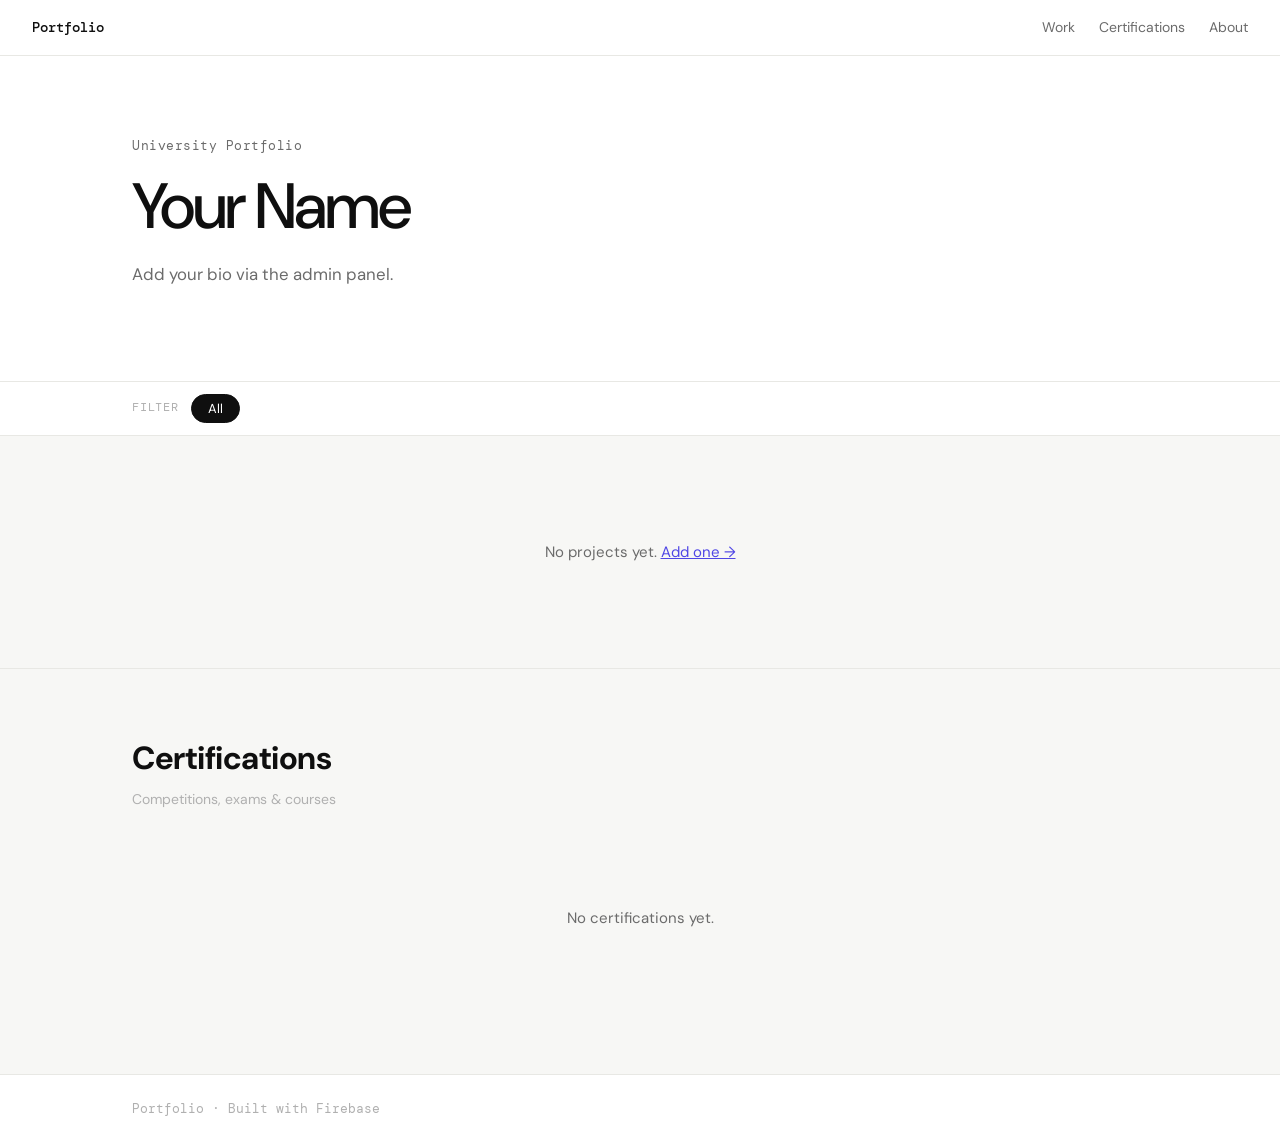
==== index.html @ e3ecba10 "Add config guard + certifications section" ====
<!DOCTYPE html>
<html lang="en">

<head>
    <meta charset="UTF-8" />
    <meta name="viewport" content="width=device-width, initial-scale=1.0" />
    <title>My Portfolio</title>
    <link rel="stylesheet" href="style.css" />
    <link rel="preconnect" href="https://fonts.googleapis.com" />
    <link href="https://fonts.googleapis.com/css2?family=DM+Sans:wght@400;500&family=DM+Mono:wght@400;500&display=swap"
        rel="stylesheet" />
</head>

<body>

    <nav class="nav">
        <span class="nav-logo" id="navName">Portfolio</span>
        <div class="nav-links">
            <a href="#work">Work</a>
            <a href="#certifications">Certifications</a>
            <a href="#about">About</a>
        </div>
    </nav>

    <header class="hero" id="about">
        <div class="hero-year-track" id="heroYearTrack"></div>
        <div class="container hero-content">
            <p class="hero-eyebrow" id="heroEyebrow">University Portfolio</p>
            <h1 class="hero-name" id="heroName">Your Name</h1>
            <p class="hero-bio" id="heroBio">Add your bio via the admin panel.</p>
            <div class="hero-links" id="heroLinks"></div>
        </div>
    </header>

    <section class="filter-bar" id="work">
        <div class="container filter-inner">
            <span class="filter-label">Filter</span>
            <div class="filter-chips" id="filterChips">
                <button class="chip active" data-filter="all">All</button>
            </div>
        </div>
    </section>

    <main class="container project-section">
        <div class="project-grid" id="projectGrid">
            <div class="empty-state">
                <p>No projects yet. <a href="admin.html">Add one →</a></p>
            </div>
        </div>
    </main>

    <!-- Certifications section -->
    <section class="certs-section" id="certifications">
        <div class="container">
            <div class="section-heading">
                <h2>Certifications</h2>
                <p class="section-sub">Competitions, exams &amp; courses</p>
            </div>
            <div class="cert-grid" id="certGrid">
                <div class="empty-state"><p>No certifications yet.</p></div>
            </div>
        </div>
    </section>

    <!-- Cert detail modal -->
    <div class="modal-backdrop" id="certModalBackdrop">
        <div class="modal cert-detail-modal" role="dialog" aria-modal="true">
            <button class="modal-close" id="certModalClose" aria-label="Close">&#x2715;</button>
            <div class="modal-img-wrap" id="certModalImgWrap">
                <img id="certModalImg" src="" alt="" />
            </div>
            <div class="modal-body">
                <div class="modal-meta" id="certModalMeta"></div>
                <h2 class="modal-title" id="certModalTitle"></h2>
                <p class="cert-modal-issuer" id="certModalIssuer"></p>
                <p class="modal-desc" id="certModalDesc"></p>
                <div class="modal-actions" id="certModalActions"></div>
            </div>
        </div>
    </div>

    <div class="modal-backdrop" id="modalBackdrop">
        <div class="modal" role="dialog" aria-modal="true">
            <button class="modal-close" id="modalClose" aria-label="Close">&#x2715;</button>
            <div class="modal-img-wrap">
                <img id="modalImg" src="" alt="" />
            </div>
            <div class="modal-body">
                <div class="modal-meta" id="modalMeta"></div>
                <h2 class="modal-title" id="modalTitle"></h2>
                <p class="modal-desc" id="modalDesc"></p>
                <div class="modal-files" id="modalFiles"></div>
                <div class="modal-actions" id="modalActions"></div>
            </div>
        </div>
    </div>

    <footer class="footer">
        <div class="container">
            <span id="footerName">Portfolio</span> · Built with Firebase
        </div>
    </footer>

    <script src="config.js"></script>
    <script type="module">
        import { initializeApp } from "https://www.gstatic.com/firebasejs/10.12.0/firebase-app.js";
        import { getFirestore, collection, getDocs, doc, getDoc } from "https://www.gstatic.com/firebasejs/10.12.0/firebase-firestore.js";

        // ─── Guard: check config.js loaded ───────────────────────────────────────
        if (!window.ENV) {
            document.getElementById("projectGrid").innerHTML =
                `<div class="empty-state"><p>⚙️ Configuration not loaded.<br>
                <small style="color:#999">config.js is missing — GitHub Actions may not have run yet.<br>
                Check the Actions tab in your GitHub repo.</small></p></div>`;
            document.getElementById("certGrid").innerHTML = "";
            throw new Error("window.ENV not defined — config.js missing");
        }
        // ─────────────────────────────────────────────────────────────────────────────

        // ─── Config loaded from config.js (gitignored) via window.ENV ───────────────
        const firebaseConfig = {
            apiKey:            window.ENV.FIREBASE_API_KEY,
            authDomain:        window.ENV.FIREBASE_AUTH_DOMAIN,
            projectId:         window.ENV.FIREBASE_PROJECT_ID,
            storageBucket:     window.ENV.FIREBASE_STORAGE_BUCKET,
            messagingSenderId: window.ENV.FIREBASE_MESSAGING_SENDER_ID,
            appId:             window.ENV.FIREBASE_APP_ID,
            measurementId:     window.ENV.FIREBASE_MEASUREMENT_ID,
        };
        // ─────────────────────────────────────────────────────────────────────────────

        const app = initializeApp(firebaseConfig);
        const db = getFirestore(app);
        let allProjects = [];
        let allCerts = [];

        async function loadProfile() {
            try {
                const snap = await getDoc(doc(db, "profile", "main"));
                if (snap.exists()) {
                    const p = snap.data();
                    document.getElementById("navName").textContent = p.name || "Portfolio";
                    document.getElementById("heroName").textContent = p.name || "Your Name";
                    document.getElementById("heroEyebrow").textContent = p.tagline || "University Portfolio";
                    document.getElementById("heroBio").textContent = p.bio || "";
                    document.title = (p.name || "Portfolio") + " · ePortfolio";
                    document.getElementById("footerName").textContent = p.name || "Portfolio";
                    const linksEl = document.getElementById("heroLinks");
                    linksEl.innerHTML = "";
                    if (p.github) linksEl.innerHTML += `<a href="${p.github}" target="_blank" rel="noopener" class="hero-link">GitHub ↗</a>`;
                    if (p.linkedin) linksEl.innerHTML += `<a href="${p.linkedin}" target="_blank" rel="noopener" class="hero-link">LinkedIn ↗</a>`;
                    if (p.email) linksEl.innerHTML += `<a href="mailto:${p.email}" class="hero-link">Email ↗</a>`;
                }
            } catch (e) { console.error(e); }
        }

        async function loadProjects() {
            try {
                const snap = await getDocs(collection(db, "projects"));
                allProjects = snap.docs.map(d => ({ id: d.id, ...d.data() }));
                allProjects.sort((a, b) => (b.createdAt || 0) - (a.createdAt || 0));
                buildFilters();
                renderGrid(allProjects, true);
                buildYearTrack();
            } catch (e) {
                console.error("Firestore error:", e);
                document.getElementById("projectGrid").innerHTML = `<div class="empty-state"><p>Could not load projects.<br><small style="color:#999">${e.message}</small></p></div>`;
            }
        }

        function buildFilters() {
            // Collect all distinct semesters in canonical order
            const semesterOrder = [
                "Year 1 Semester 1", "Year 1 Semester 2",
                "Year 2 Semester 1", "Year 2 Semester 2",
                "Year 3 Semester 1", "Year 3 Semester 2"
            ];
            const usedSemesters = semesterOrder.filter(s => allProjects.some(p => p.year === s));
            const cats = [...new Set(allProjects.map(p => p.category).filter(Boolean))];
            const chips = document.getElementById("filterChips");
            chips.innerHTML = `<button class="chip active" data-filter="all">All</button>`;
            usedSemesters.forEach(s => chips.innerHTML += `<button class="chip" data-filter="year:${s}">${s}</button>`);
            cats.forEach(c => chips.innerHTML += `<button class="chip" data-filter="cat:${c}">${c}</button>`);
            chips.querySelectorAll(".chip").forEach(btn => {
                btn.addEventListener("click", () => {
                    chips.querySelectorAll(".chip").forEach(b => b.classList.remove("active"));
                    btn.classList.add("active");
                    const f = btn.dataset.filter;
                    const filtered = f === "all" ? allProjects
                        : f.startsWith("year:") ? allProjects.filter(p => p.year === f.slice(5))
                            : allProjects.filter(p => p.category === f.slice(4));
                    renderGrid(filtered);
                });
            });
        }

        function buildYearTrack() {
            const semesterOrder = [
                "Year 1 Semester 1", "Year 1 Semester 2",
                "Year 2 Semester 1", "Year 2 Semester 2",
                "Year 3 Semester 1", "Year 3 Semester 2"
            ];
            const semesters = semesterOrder.filter(s => allProjects.some(p => p.year === s));
            const track = document.getElementById("heroYearTrack");
            track.innerHTML = semesters.map(s => `<span>${s}</span>`).join("");
        }

        function renderGrid(projects, isInitial = false) {
            const grid = document.getElementById("projectGrid");
            if (!projects.length) {
                if (isInitial) {
                    grid.innerHTML = `<div class="empty-state"><p>No projects yet. <a href="admin.html">Add one →</a></p></div>`;
                } else {
                    grid.innerHTML = `<div class="empty-state"><p>No projects match this filter.</p></div>`;
                }
                return;
            }
            grid.innerHTML = projects.map(p => `
        <article class="project-card" data-id="${p.id}" tabindex="0" role="button" aria-label="View ${p.title}">
          <div class="card-img">
            ${p.imageUrl ? `<img src="${p.imageUrl}" alt="${p.title}" loading="lazy" />` : `<div class="card-img-placeholder"><span>${p.category || "Project"}</span></div>`}
          </div>
          <div class="card-body">
            <div class="card-meta">
              <span class="badge badge-year">${p.year}</span>
              ${p.courseName ? `<span class="badge badge-course">${p.courseName}</span>` : ""}
              ${p.category ? `<span class="badge badge-cat">${p.category}</span>` : ""}
            </div>
            <h3>${p.title}</h3>
            <p>${p.description ? (p.description.length > 90 ? p.description.slice(0, 90) + "\u2026" : p.description) : ""}</p>
          </div>
        </article>
      `).join("");
            grid.querySelectorAll(".project-card").forEach(card => {
                const open = () => openModal(card.dataset.id);
                card.addEventListener("click", open);
                card.addEventListener("keydown", e => { if (e.key === "Enter" || e.key === " ") open(); });
            });
        }

        function openModal(id) {
            const p = allProjects.find(x => x.id === id);
            if (!p) return;
            document.getElementById("modalTitle").textContent = p.title;
            document.getElementById("modalDesc").textContent = p.description || "";
            document.getElementById("modalMeta").innerHTML = `
        <span class="badge badge-year">${p.year}</span>
        ${p.courseName ? `<span class="badge badge-course">${p.courseName}</span>` : ""}
        ${p.category ? `<span class="badge badge-cat">${p.category}</span>` : ""}
      `;
            const img = document.getElementById("modalImg");
            const imgWrap = document.querySelector(".modal-img-wrap");
            if (p.imageUrl) { img.src = p.imageUrl; img.alt = p.title; imgWrap.style.display = "block"; }
            else { imgWrap.style.display = "none"; }
            const actions = document.getElementById("modalActions");
            actions.innerHTML = "";
            if (p.github) actions.innerHTML += `<a href="${p.github}" target="_blank" rel="noopener" class="action-link">GitHub ↗</a>`;
            if (p.demo) actions.innerHTML += `<a href="${p.demo}" target="_blank" rel="noopener" class="action-link">Live demo ↗</a>`;
            // Files / Attachments
            const filesEl = document.getElementById("modalFiles");
            if (p.files && p.files.length) {
                filesEl.innerHTML = `
                    <p class="modal-files-label">Attachments</p>
                    <div class="modal-file-list">
                        ${p.files.map(f => `
                            <a href="${f.url}" target="_blank" rel="noopener" class="modal-file-item" download="${f.name}">
                                <span class="modal-file-icon">${fileIcon(f.name)}</span>
                                <span class="modal-file-info">
                                    <span class="modal-file-name">${f.name}</span>
                                    <span class="modal-file-size">${formatSize(f.size)}</span>
                                </span>
                                <span class="modal-file-open">↗</span>
                            </a>`).join("")}
                    </div>`;
            } else {
                filesEl.innerHTML = "";
            }
            document.getElementById("modalBackdrop").classList.add("open");
            document.body.style.overflow = "hidden";
        }

        function fileIcon(name) {
            const ext = (name || "").split(".").pop().toLowerCase();
            const icons = { pdf: "📄", zip: "🗜️", pptx: "📊", ppt: "📊", docx: "📝", doc: "📝", xlsx: "📊", xls: "📊", txt: "📃", py: "🐍", js: "⚡", ts: "⚡", cpp: "⚙️", java: "☕", ipynb: "📓" };
            return icons[ext] || "📎";
        }

        function formatSize(bytes) {
            if (!bytes) return "";
            if (bytes < 1024) return bytes + " B";
            if (bytes < 1024 * 1024) return (bytes / 1024).toFixed(1) + " KB";
            return (bytes / (1024 * 1024)).toFixed(1) + " MB";
        }

        document.getElementById("modalClose").addEventListener("click", closeModal);
        document.getElementById("modalBackdrop").addEventListener("click", e => { if (e.target === e.currentTarget) closeModal(); });
        document.addEventListener("keydown", e => { if (e.key === "Escape") closeModal(); });

        function closeModal() {
            document.getElementById("modalBackdrop").classList.remove("open");
            document.body.style.overflow = "";
        }

        loadProfile();
        loadProjects();
        loadCerts();

        // ─────────────────────────────────────────────────────────────────────────
        // CERTIFICATIONS
        // ─────────────────────────────────────────────────────────────────────────
        async function loadCerts() {
            try {
                const snap = await getDocs(collection(db, "certifications"));
                allCerts = snap.docs.map(d => ({ id: d.id, ...d.data() }));
                allCerts.sort((a, b) => (b.createdAt || 0) - (a.createdAt || 0));
                renderCerts();
            } catch (e) {
                console.error("Certs error:", e);
            }
        }

        const CERT_CATEGORY_COLORS = {
            "Competition": { bg: "#fef9c3", color: "#854d0e" },
            "Exam":        { bg: "#ede9fe", color: "#5b21b6" },
            "Course":      { bg: "#dcfce7", color: "#166534" },
            "Award":       { bg: "#fce7f3", color: "#9d174d" },
            "Other":       { bg: "#f1f5f9", color: "#475569" },
        };

        function certCategoryBadge(cat) {
            const s = CERT_CATEGORY_COLORS[cat] || CERT_CATEGORY_COLORS["Other"];
            return `<span class="badge" style="background:${s.bg};color:${s.color}">${cat || "Certificate"}</span>`;
        }

        function renderCerts() {
            const grid = document.getElementById("certGrid");
            if (!allCerts.length) {
                grid.innerHTML = `<div class="empty-state"><p>No certifications yet.</p></div>`;
                return;
            }
            grid.innerHTML = allCerts.map(c => `
                <article class="cert-card" data-id="${c.id}" tabindex="0" role="button" aria-label="View ${c.title}">
                    <div class="cert-card-img">
                        ${c.imageUrl
                            ? `<img src="${c.imageUrl}" alt="${c.title}" loading="lazy" />`
                            : `<div class="cert-img-placeholder">🏅</div>`}
                    </div>
                    <div class="cert-card-body">
                        <div class="card-meta">
                            ${certCategoryBadge(c.category)}
                            ${c.date ? `<span class="badge badge-cat">${c.date.replace("-", " / ")}</span>` : ""}
                        </div>
                        <h3>${c.title}</h3>
                        <p class="cert-issuer">${c.issuer || ""}</p>
                    </div>
                </article>`).join("");
            grid.querySelectorAll(".cert-card").forEach(card => {
                const open = () => openCertModal(card.dataset.id);
                card.addEventListener("click", open);
                card.addEventListener("keydown", e => { if (e.key === "Enter" || e.key === " ") open(); });
            });
        }

        function openCertModal(id) {
            const c = allCerts.find(x => x.id === id);
            if (!c) return;
            document.getElementById("certModalTitle").textContent = c.title;
            document.getElementById("certModalIssuer").textContent = c.issuer || "";
            document.getElementById("certModalDesc").textContent = c.description || "";
            document.getElementById("certModalMeta").innerHTML =
                certCategoryBadge(c.category) +
                (c.date ? ` <span class="badge badge-cat">${c.date.replace("-", " / ")}</span>` : "");
            const img = document.getElementById("certModalImg");
            const wrap = document.getElementById("certModalImgWrap");
            if (c.imageUrl) { img.src = c.imageUrl; img.alt = c.title; wrap.style.display = "block"; }
            else { wrap.style.display = "none"; }
            const acts = document.getElementById("certModalActions");
            acts.innerHTML = c.credentialUrl
                ? `<a href="${c.credentialUrl}" target="_blank" rel="noopener" class="action-link">Verify credential ↗</a>`
                : "";
            document.getElementById("certModalBackdrop").classList.add("open");
            document.body.style.overflow = "hidden";
        }

        document.getElementById("certModalClose").addEventListener("click", closeCertModal);
        document.getElementById("certModalBackdrop").addEventListener("click", e => { if (e.target === e.currentTarget) closeCertModal(); });

        function closeCertModal() {
            document.getElementById("certModalBackdrop").classList.remove("open");
            document.body.style.overflow = "";
        }

        // Close both modals on Escape
        document.addEventListener("keydown", e => { if (e.key === "Escape") { closeModal(); closeCertModal(); } });
    </script>
</body>

</html>
---- style.css ----
/* ── Reset & base ───────────────────────────────────────────────────────── */
*,
*::before,
*::after {
    box-sizing: border-box;
    margin: 0;
    padding: 0;
}

:root {
    --ink: #0f0f0f;
    --ink-muted: #6b6b6b;
    --ink-faint: #b0b0b0;
    --surface: #ffffff;
    --surface-2: #f7f7f5;
    --surface-3: #f0f0ec;
    --border: #e8e8e4;
    --accent: #4f46e5;
    --accent-light: #eef2ff;
    --danger: #dc2626;
    --success: #16a34a;
    --radius: 10px;
    --radius-lg: 16px;
    --font: 'DM Sans', system-ui, sans-serif;
    --mono: 'DM Mono', monospace;
}

html {
    scroll-behavior: smooth;
}

body {
    font-family: var(--font);
    background: var(--surface-2);
    color: var(--ink);
    line-height: 1.6;
    -webkit-font-smoothing: antialiased;
}

a {
    color: inherit;
    text-decoration: none;
}

.container {
    max-width: 1080px;
    margin: 0 auto;
    padding: 0 2rem;
}

.nav {
    position: sticky;
    top: 0;
    z-index: 50;
    background: rgba(255, 255, 255, 0.92);
    backdrop-filter: blur(12px);
    border-bottom: 1px solid var(--border);
    display: flex;
    align-items: center;
    justify-content: space-between;
    padding: 0 2rem;
    height: 56px;
}

.nav-logo {
    font-family: var(--mono);
    font-size: 14px;
    font-weight: 500;
    color: var(--ink);
}

.nav-links {
    display: flex;
    gap: 24px;
}

.nav-links a {
    font-size: 14px;
    color: var(--ink-muted);
    transition: color 0.15s;
}

.nav-links a:hover {
    color: var(--ink);
}

.hero {
    background: var(--surface);
    border-bottom: 1px solid var(--border);
    padding: 5rem 0 4rem;
    position: relative;
    overflow: hidden;
}

.hero-year-track {
    position: absolute;
    bottom: 1.5rem;
    left: 0;
    right: 0;
    display: flex;
    gap: 3rem;
    overflow: hidden;
    pointer-events: none;
    animation: ticker 12s linear infinite;
    white-space: nowrap;
}

.hero-year-track span {
    font-family: var(--mono);
    font-size: 80px;
    font-weight: 500;
    color: var(--surface-3);
    letter-spacing: -4px;
    flex-shrink: 0;
}

@keyframes ticker {
    from {
        transform: translateX(0);
    }

    to {
        transform: translateX(-50%);
    }
}

.hero-content {
    position: relative;
    z-index: 1;
}

.hero-eyebrow {
    font-family: var(--mono);
    font-size: 13px;
    color: var(--ink-muted);
    margin-bottom: 1rem;
    letter-spacing: 0.5px;
}

.hero-name {
    font-size: clamp(2.4rem, 6vw, 4rem);
    font-weight: 500;
    letter-spacing: -2px;
    line-height: 1.05;
    margin-bottom: 1.25rem;
}

.hero-bio {
    font-size: 1.05rem;
    color: var(--ink-muted);
    max-width: 520px;
    line-height: 1.7;
    margin-bottom: 1.75rem;
}

.hero-links {
    display: flex;
    gap: 12px;
    flex-wrap: wrap;
}

.hero-link {
    font-size: 13px;
    font-family: var(--mono);
    color: var(--ink-muted);
    border: 1px solid var(--border);
    border-radius: 100px;
    padding: 6px 16px;
    transition: border-color 0.15s, color 0.15s;
}

.hero-link:hover {
    border-color: var(--ink);
    color: var(--ink);
}

.filter-bar {
    background: var(--surface);
    border-bottom: 1px solid var(--border);
    position: sticky;
    top: 56px;
    z-index: 40;
    padding: 12px 0;
}

.filter-inner {
    display: flex;
    align-items: center;
    gap: 12px;
    flex-wrap: wrap;
}

.filter-label {
    font-size: 12px;
    font-family: var(--mono);
    color: var(--ink-faint);
    text-transform: uppercase;
    letter-spacing: 0.8px;
    white-space: nowrap;
}

.filter-chips {
    display: flex;
    gap: 8px;
    flex-wrap: wrap;
}

.chip {
    border: 1px solid var(--border);
    background: none;
    border-radius: 100px;
    padding: 5px 16px;
    font-size: 13px;
    font-family: var(--font);
    cursor: pointer;
    color: var(--ink-muted);
    transition: all 0.15s;
}

.chip:hover {
    border-color: var(--ink-muted);
    color: var(--ink);
}

.chip.active {
    background: var(--ink);
    color: #fff;
    border-color: var(--ink);
}

.project-section {
    padding: 2.5rem 2rem;
}

.project-grid {
    display: grid;
    grid-template-columns: repeat(auto-fill, minmax(300px, 1fr));
    gap: 20px;
}

.project-card {
    background: var(--surface);
    border: 1px solid var(--border);
    border-radius: var(--radius-lg);
    overflow: hidden;
    cursor: pointer;
    transition: transform 0.15s, box-shadow 0.15s, border-color 0.15s;
}

.project-card:hover {
    transform: translateY(-2px);
    box-shadow: 0 8px 24px rgba(0, 0, 0, 0.07);
    border-color: #d0d0ca;
}

.project-card:focus-visible {
    outline: 2px solid var(--accent);
    outline-offset: 2px;
}

.card-img {
    width: 100%;
    height: 180px;
    overflow: hidden;
    background: var(--surface-3);
}

.card-img img {
    width: 100%;
    height: 100%;
    object-fit: cover;
    display: block;
    transition: transform 0.3s;
}

.project-card:hover .card-img img {
    transform: scale(1.03);
}

.card-img-placeholder {
    width: 100%;
    height: 100%;
    display: flex;
    align-items: center;
    justify-content: center;
    font-family: var(--mono);
    font-size: 12px;
    color: var(--ink-faint);
    letter-spacing: 0.5px;
}

.card-body {
    padding: 1.1rem 1.25rem 1.25rem;
}

.card-meta {
    display: flex;
    gap: 6px;
    flex-wrap: wrap;
    margin-bottom: 8px;
}

.badge {
    font-size: 11px;
    font-family: var(--mono);
    padding: 3px 10px;
    border-radius: 100px;
    font-weight: 500;
}

.badge-year {
    background: var(--accent-light);
    color: var(--accent);
}

.badge-cat {
    background: var(--surface-3);
    color: var(--ink-muted);
}

.badge-course {
    background: #ecfdf5;
    color: #065f46;
}

.card-body h3 {
    font-size: 15px;
    font-weight: 500;
    margin-bottom: 5px;
    line-height: 1.35;
}

.card-body p {
    font-size: 13px;
    color: var(--ink-muted);
    line-height: 1.55;
}

.modal-backdrop {
    display: none;
    position: fixed;
    inset: 0;
    background: rgba(0, 0, 0, 0.5);
    z-index: 200;
    align-items: center;
    justify-content: center;
    padding: 1rem;
    backdrop-filter: blur(4px);
}

.modal-backdrop.open {
    display: flex;
}

.modal {
    background: var(--surface);
    border-radius: var(--radius-lg);
    border: 1px solid var(--border);
    width: 100%;
    max-width: 560px;
    max-height: 90vh;
    overflow-y: auto;
    position: relative;
}

.modal-wide {
    max-width: 680px;
}

.modal-close {
    position: absolute;
    top: 14px;
    right: 16px;
    background: none;
    border: none;
    font-size: 18px;
    cursor: pointer;
    color: var(--ink-muted);
    z-index: 1;
    width: 32px;
    height: 32px;
    display: flex;
    align-items: center;
    justify-content: center;
    border-radius: 50%;
    transition: background 0.15s;
}

.modal-close:hover {
    background: var(--surface-3);
}

.modal-img-wrap {
    width: 100%;
    max-height: 300px;
    overflow: hidden;
}

.modal-img-wrap img {
    width: 100%;
    height: 100%;
    object-fit: cover;
    display: block;
}

.modal-body {
    padding: 1.5rem;
}

.modal-meta {
    display: flex;
    gap: 6px;
    flex-wrap: wrap;
    margin-bottom: 10px;
}

.modal-title {
    font-size: 1.3rem;
    font-weight: 500;
    letter-spacing: -0.5px;
    margin-bottom: 10px;
}

.modal-desc {
    font-size: 14px;
    color: var(--ink-muted);
    line-height: 1.7;
}

.modal-actions {
    display: flex;
    gap: 10px;
    flex-wrap: wrap;
    margin-top: 1.25rem;
}

.action-link {
    font-size: 13px;
    font-family: var(--mono);
    border: 1px solid var(--border);
    border-radius: 100px;
    padding: 7px 18px;
    transition: border-color 0.15s, color 0.15s;
    color: var(--ink-muted);
}

.action-link:hover {
    border-color: var(--ink);
    color: var(--ink);
}

.footer {
    border-top: 1px solid var(--border);
    background: var(--surface);
    padding: 1.5rem 0;
    font-size: 13px;
    color: var(--ink-faint);
    font-family: var(--mono);
}

.empty-state {
    grid-column: 1 / -1;
    padding: 4rem 0;
    text-align: center;
    color: var(--ink-muted);
    font-size: 15px;
}

.empty-state a {
    color: var(--accent);
    text-decoration: underline;
}

/* Admin */
.admin-body {
    background: var(--surface-2);
}

.admin-login {
    min-height: 100vh;
    display: flex;
    align-items: center;
    justify-content: center;
    padding: 2rem;
}

.login-card {
    background: var(--surface);
    border: 1px solid var(--border);
    border-radius: var(--radius-lg);
    padding: 2.5rem;
    max-width: 420px;
    width: 100%;
    text-align: center;
}

.login-eyebrow {
    font-family: var(--mono);
    font-size: 12px;
    color: var(--ink-faint);
    text-transform: uppercase;
    letter-spacing: 1px;
    margin-bottom: 0.75rem;
}

.login-card h1 {
    font-size: 1.6rem;
    font-weight: 500;
    margin-bottom: 8px;
}

.login-sub {
    font-size: 14px;
    color: var(--ink-muted);
    margin-bottom: 1.75rem;
}

.login-back {
    font-size: 13px;
    color: var(--ink-faint);
    margin-top: 1.25rem;
}

.login-back a {
    color: var(--ink-muted);
}

.admin-nav {
    background: var(--surface);
    border-bottom: 1px solid var(--border);
    display: flex;
    align-items: center;
    justify-content: space-between;
    padding: 0 2rem;
    height: 56px;
    position: sticky;
    top: 0;
    z-index: 50;
}

.admin-nav-logo {
    font-size: 14px;
    color: var(--ink-muted);
}

.admin-nav-logo:hover {
    color: var(--ink);
}

.admin-user {
    font-size: 13px;
    color: var(--ink-muted);
}

.admin-container {
    max-width: 860px;
    margin: 0 auto;
    padding: 2rem;
    display: flex;
    flex-direction: column;
    gap: 2rem;
}

.admin-section {
    background: var(--surface);
    border: 1px solid var(--border);
    border-radius: var(--radius-lg);
    padding: 1.75rem;
}

.section-header {
    display: flex;
    align-items: center;
    justify-content: space-between;
    margin-bottom: 1.5rem;
}

.section-header h2 {
    font-size: 16px;
    font-weight: 500;
}

.admin-form {
    display: flex;
    flex-direction: column;
    gap: 14px;
}

.field-row {
    display: grid;
    grid-template-columns: 1fr 1fr;
    gap: 14px;
}

.field {
    display: flex;
    flex-direction: column;
    gap: 5px;
}

.field label {
    font-size: 12px;
    color: var(--ink-muted);
    font-weight: 500;
}

.req {
    color: var(--danger);
}

.field input,
.field textarea,
.field select {
    border: 1px solid var(--border);
    border-radius: var(--radius);
    padding: 9px 12px;
    font-size: 14px;
    font-family: var(--font);
    color: var(--ink);
    background: var(--surface);
    transition: border-color 0.15s;
    width: 100%;
}

.field input:focus,
.field textarea:focus,
.field select:focus {
    outline: none;
    border-color: var(--accent);
}

.field textarea {
    resize: vertical;
    min-height: 80px;
}

.upload-zone {
    border: 1px dashed var(--border);
    border-radius: var(--radius);
    padding: 1.5rem;
    text-align: center;
    cursor: pointer;
    position: relative;
    transition: border-color 0.15s;
}

.upload-zone:hover {
    border-color: var(--accent);
}

.upload-zone input[type="file"] {
    position: absolute;
    inset: 0;
    opacity: 0;
    cursor: pointer;
    width: 100%;
    height: 100%;
    border: none;
    padding: 0;
}

.upload-zone p {
    font-size: 14px;
    color: var(--ink-muted);
    margin-bottom: 4px;
}

.upload-hint {
    font-size: 12px;
    color: var(--ink-faint);
}

.admin-project-list {
    display: flex;
    flex-direction: column;
    gap: 10px;
}

.admin-project-row {
    display: flex;
    align-items: center;
    gap: 14px;
    padding: 12px;
    border: 1px solid var(--border);
    border-radius: var(--radius);
    background: var(--surface-2);
}

.admin-project-thumb {
    width: 56px;
    height: 40px;
    border-radius: 6px;
    overflow: hidden;
    background: var(--surface-3);
    flex-shrink: 0;
}

.admin-project-thumb img {
    width: 100%;
    height: 100%;
    object-fit: cover;
}

.thumb-placeholder {
    width: 100%;
    height: 100%;
}

.admin-project-info {
    flex: 1;
    min-width: 0;
}

.admin-project-info strong {
    font-size: 14px;
    font-weight: 500;
    display: block;
}

.admin-project-info span {
    font-size: 12px;
    color: var(--ink-muted);
    font-family: var(--mono);
}

.admin-project-actions {
    display: flex;
    gap: 8px;
}

.modal-header {
    display: flex;
    align-items: center;
    justify-content: space-between;
    padding: 1.25rem 1.5rem;
    border-bottom: 1px solid var(--border);
}

.modal-header h2 {
    font-size: 15px;
    font-weight: 500;
}

.modal-header .modal-close {
    position: static;
}

.admin-modal-body {
    padding: 1.5rem;
    display: flex;
    flex-direction: column;
    gap: 14px;
}

.modal-footer {
    display: flex;
    align-items: center;
    justify-content: flex-end;
    gap: 8px;
    padding: 1rem 1.5rem;
    border-top: 1px solid var(--border);
}

.btn-primary {
    background: var(--ink);
    color: #fff;
    border: none;
    border-radius: var(--radius);
    padding: 9px 20px;
    font-size: 14px;
    font-family: var(--font);
    cursor: pointer;
    transition: opacity 0.15s;
}

.btn-primary:hover {
    opacity: 0.85;
}

.btn-primary:disabled {
    opacity: 0.5;
    cursor: not-allowed;
}

.btn-secondary {
    background: none;
    border: 1px solid var(--border);
    border-radius: var(--radius);
    padding: 8px 18px;
    font-size: 14px;
    font-family: var(--font);
    cursor: pointer;
    color: var(--ink);
    transition: border-color 0.15s;
}

.btn-secondary:hover {
    border-color: var(--ink-muted);
}

.btn-ghost {
    background: none;
    border: none;
    font-size: 13px;
    font-family: var(--font);
    cursor: pointer;
    color: var(--ink-muted);
    padding: 6px 12px;
    border-radius: var(--radius);
    transition: background 0.15s;
}

.btn-ghost:hover {
    background: var(--surface-3);
    color: var(--ink);
}

.btn-danger {
    background: none;
    border: 1px solid #fecaca;
    border-radius: var(--radius);
    padding: 6px 12px;
    font-size: 13px;
    font-family: var(--font);
    cursor: pointer;
    color: var(--danger);
    transition: background 0.15s;
}

.btn-danger:hover {
    background: #fef2f2;
}

.status-msg {
    font-size: 13px;
    min-height: 20px;
}

.status-success {
    color: var(--success);
}

.status-error {
    color: var(--danger);
}

.status-info {
    color: var(--ink-muted);
}

.loading-text {
    font-size: 14px;
    color: var(--ink-muted);
    padding: 1rem 0;
}

/* ── File attachments – admin ───────────────────────────────────────────── */
.upload-zone-files {
    min-height: 72px;
}

.file-list {
    display: flex;
    flex-direction: column;
    gap: 6px;
    margin-top: 8px;
}

.file-chip {
    display: flex;
    align-items: center;
    gap: 8px;
    padding: 7px 10px;
    border: 1px solid var(--border);
    border-radius: var(--radius);
    background: var(--surface-2);
    font-size: 13px;
}

.file-chip-new {
    border-color: #a5b4fc;
    background: var(--accent-light);
}

.file-chip-icon {
    font-size: 16px;
    flex-shrink: 0;
}

.file-chip-name {
    flex: 1;
    min-width: 0;
    overflow: hidden;
    text-overflow: ellipsis;
    white-space: nowrap;
    font-family: var(--mono);
    font-size: 12px;
}

.file-chip-size {
    font-size: 11px;
    color: var(--ink-faint);
    flex-shrink: 0;
}

.file-chip-remove {
    background: none;
    border: none;
    cursor: pointer;
    color: var(--ink-faint);
    font-size: 13px;
    padding: 2px 4px;
    border-radius: 4px;
    flex-shrink: 0;
    transition: color 0.15s, background 0.15s;
}

.file-chip-remove:hover {
    color: var(--danger);
    background: #fee2e2;
}

/* ── File attachments – public modal ────────────────────────────────────── */
.modal-files {
    margin-top: 1rem;
}

.modal-files-label {
    font-size: 11px;
    font-family: var(--mono);
    color: var(--ink-faint);
    text-transform: uppercase;
    letter-spacing: 0.8px;
    margin-bottom: 8px;
}

.modal-file-list {
    display: flex;
    flex-direction: column;
    gap: 6px;
}

.modal-file-item {
    display: flex;
    align-items: center;
    gap: 10px;
    padding: 10px 12px;
    border: 1px solid var(--border);
    border-radius: var(--radius);
    background: var(--surface-2);
    text-decoration: none;
    color: var(--ink);
    transition: border-color 0.15s, background 0.15s;
    cursor: pointer;
}

.modal-file-item:hover {
    border-color: var(--accent);
    background: var(--accent-light);
}

.modal-file-icon {
    font-size: 20px;
    flex-shrink: 0;
}

.modal-file-info {
    flex: 1;
    min-width: 0;
    display: flex;
    flex-direction: column;
    gap: 2px;
}

.modal-file-name {
    font-size: 13px;
    font-weight: 500;
    overflow: hidden;
    text-overflow: ellipsis;
    white-space: nowrap;
}

.modal-file-size {
    font-size: 11px;
    color: var(--ink-faint);
    font-family: var(--mono);
}

.modal-file-open {
    font-size: 14px;
    color: var(--accent);
    flex-shrink: 0;
}

/* ── Certifications section ─────────────────────────────────────────────── */
.certs-section {
    padding: 4rem 0 5rem;
    background: var(--surface-2);
    border-top: 1px solid var(--border);
}

.section-heading {
    margin-bottom: 2rem;
}

.section-heading h2 {
    font-size: clamp(1.5rem, 3vw, 2rem);
    font-weight: 700;
    letter-spacing: -0.5px;
    color: var(--ink);
    margin: 0 0 4px;
}

.section-sub {
    font-size: 14px;
    color: var(--ink-faint);
    margin: 0;
}

/* Cert card grid — wider cards, fewer per row than projects */
.cert-grid {
    display: grid;
    grid-template-columns: repeat(auto-fill, minmax(240px, 1fr));
    gap: 1.25rem;
}

.cert-card {
    background: var(--surface);
    border: 1px solid var(--border);
    border-radius: calc(var(--radius) + 4px);
    overflow: hidden;
    cursor: pointer;
    transition: transform 0.2s ease, box-shadow 0.2s ease, border-color 0.2s;
    outline: none;
}

.cert-card:hover,
.cert-card:focus-visible {
    transform: translateY(-4px);
    box-shadow: 0 12px 32px rgba(0,0,0,0.10);
    border-color: var(--accent);
}

.cert-card-img {
    width: 100%;
    aspect-ratio: 4 / 3;
    overflow: hidden;
    background: var(--surface-2);
    display: flex;
    align-items: center;
    justify-content: center;
}

.cert-card-img img {
    width: 100%;
    height: 100%;
    object-fit: cover;
    transition: transform 0.3s ease;
}

.cert-card:hover .cert-card-img img {
    transform: scale(1.04);
}

.cert-img-placeholder {
    font-size: 3rem;
    opacity: 0.5;
    user-select: none;
}

.cert-card-body {
    padding: 14px 16px 16px;
}

.cert-card-body h3 {
    font-size: 14px;
    font-weight: 600;
    color: var(--ink);
    margin: 6px 0 4px;
    line-height: 1.35;
}

.cert-issuer {
    font-size: 12px;
    color: var(--ink-faint);
    margin: 0;
    font-family: var(--mono);
}

/* Cert detail modal issuer line */
.cert-modal-issuer {
    font-size: 14px;
    color: var(--ink-faint);
    font-family: var(--mono);
    margin: 2px 0 12px;
}

/* Admin cert list thumbnail fallback icon */
.cert-thumb-icon {
    display: flex;
    align-items: center;
    justify-content: center;
    font-size: 1.5rem;
}
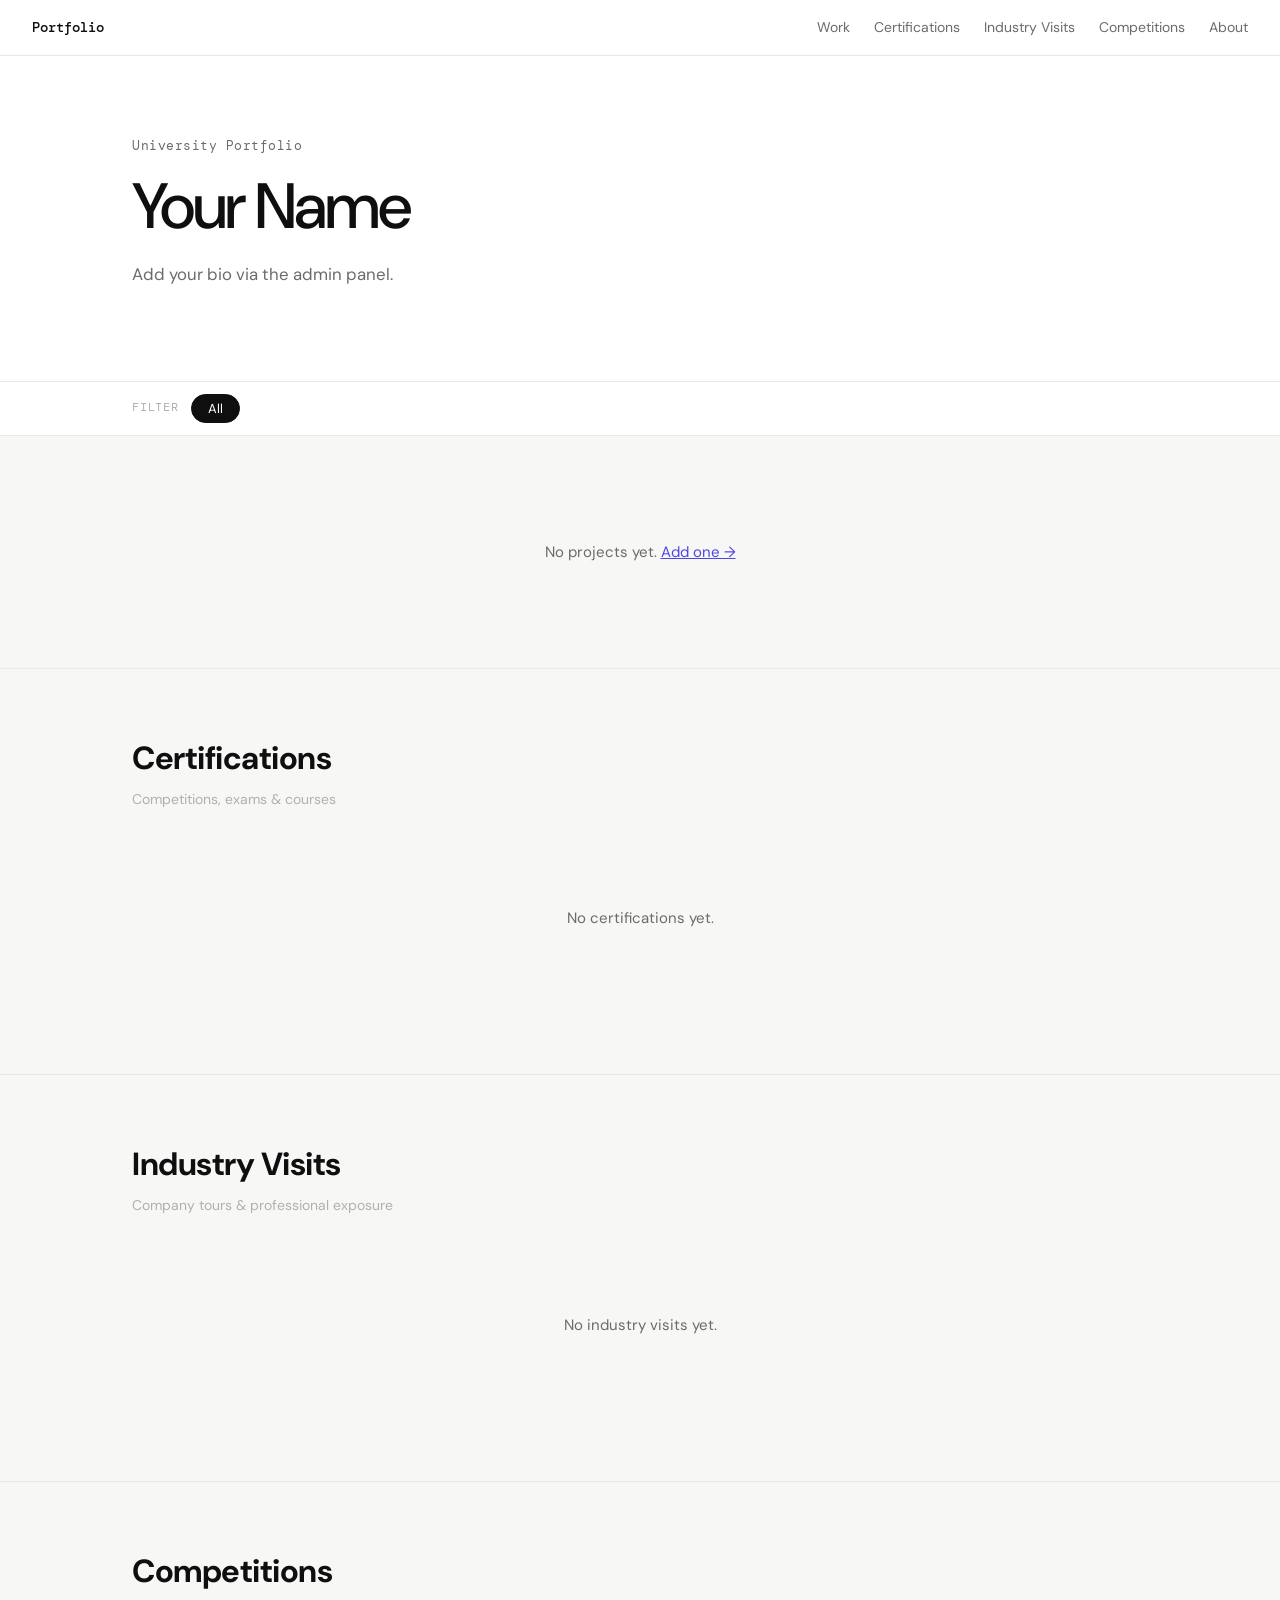
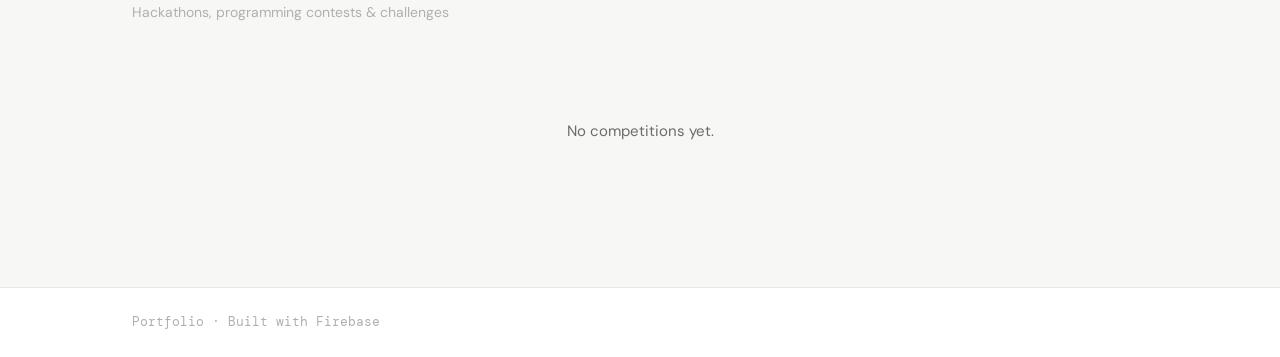
==== commit 58eba768: "Add Industry Visits and Competitions sections (admin + public)" ====
--- a/index.html
+++ b/index.html
@@ -18,6 +18,8 @@
         <div class="nav-links">
             <a href="#work">Work</a>
             <a href="#certifications">Certifications</a>
+            <a href="#industry-visits">Industry Visits</a>
+            <a href="#competitions">Competitions</a>
             <a href="#about">About</a>
         </div>
     </nav>
@@ -75,6 +77,66 @@
                 <p class="cert-modal-issuer" id="certModalIssuer"></p>
                 <p class="modal-desc" id="certModalDesc"></p>
                 <div class="modal-actions" id="certModalActions"></div>
+            </div>
+        </div>
+    </div>
+
+    <!-- Industry Visits section -->
+    <section class="certs-section" id="industry-visits">
+        <div class="container">
+            <div class="section-heading">
+                <h2>Industry Visits</h2>
+                <p class="section-sub">Company tours &amp; professional exposure</p>
+            </div>
+            <div class="cert-grid" id="visitGrid">
+                <div class="empty-state"><p>No industry visits yet.</p></div>
+            </div>
+        </div>
+    </section>
+
+    <!-- Industry Visit detail modal -->
+    <div class="modal-backdrop" id="visitModalBackdrop">
+        <div class="modal cert-detail-modal" role="dialog" aria-modal="true">
+            <button class="modal-close" id="visitPublicModalClose" aria-label="Close">&#x2715;</button>
+            <div class="modal-img-wrap" id="visitModalImgWrap">
+                <img id="visitModalImg" src="" alt="" />
+            </div>
+            <div class="modal-body">
+                <div class="modal-meta" id="visitModalMeta"></div>
+                <h2 class="modal-title" id="visitModalTitle"></h2>
+                <p class="cert-modal-issuer" id="visitModalCompany"></p>
+                <p class="modal-desc" id="visitModalDesc"></p>
+                <div class="modal-actions" id="visitModalActions"></div>
+            </div>
+        </div>
+    </div>
+
+    <!-- Competitions section -->
+    <section class="certs-section" id="competitions">
+        <div class="container">
+            <div class="section-heading">
+                <h2>Competitions</h2>
+                <p class="section-sub">Hackathons, programming contests &amp; challenges</p>
+            </div>
+            <div class="cert-grid" id="compGrid">
+                <div class="empty-state"><p>No competitions yet.</p></div>
+            </div>
+        </div>
+    </section>
+
+    <!-- Competition detail modal -->
+    <div class="modal-backdrop" id="compModalBackdrop">
+        <div class="modal cert-detail-modal" role="dialog" aria-modal="true">
+            <button class="modal-close" id="compPublicModalClose" aria-label="Close">&#x2715;</button>
+            <div class="modal-img-wrap" id="compModalImgWrap">
+                <img id="compModalImg" src="" alt="" />
+            </div>
+            <div class="modal-body">
+                <div class="modal-meta" id="compModalMeta"></div>
+                <h2 class="modal-title" id="compModalTitle"></h2>
+                <p class="cert-modal-issuer" id="compModalOrganiser"></p>
+                <p class="modal-desc" id="compModalDesc"></p>
+                <div class="modal-actions" id="compModalActions"></div>
             </div>
         </div>
     </div>
@@ -133,6 +195,8 @@
         const db = getFirestore(app);
         let allProjects = [];
         let allCerts = [];
+        let allVisits = [];
+        let allComps = [];
 
         async function loadProfile() {
             try {
@@ -263,13 +327,13 @@
                     <p class="modal-files-label">Attachments</p>
                     <div class="modal-file-list">
                         ${p.files.map(f => `
-                            <a href="${f.url}" target="_blank" rel="noopener" class="modal-file-item" download="${f.name}">
+                            <a href="${makeDownloadUrl(f.url, f.name)}" class="modal-file-item" download="${f.name}">
                                 <span class="modal-file-icon">${fileIcon(f.name)}</span>
                                 <span class="modal-file-info">
                                     <span class="modal-file-name">${f.name}</span>
                                     <span class="modal-file-size">${formatSize(f.size)}</span>
                                 </span>
-                                <span class="modal-file-open">↗</span>
+                                <span class="modal-file-open">↓</span>
                             </a>`).join("")}
                     </div>`;
             } else {
@@ -279,6 +343,19 @@
             document.body.style.overflow = "hidden";
         }
 
+        /**
+         * Injects Cloudinary's fl_attachment transformation so the CDN responds
+         * with Content-Disposition: attachment; filename="<original name>".
+         * This is the only cross-origin-safe way to force the correct filename.
+         * Works for both image/ and raw/ resource types.
+         */
+        function makeDownloadUrl(url, filename) {
+            if (!url || !filename) return url;
+            const encoded = encodeURIComponent(filename);
+            // Insert fl_attachment right after /upload/ (skip if already present)
+            return url.replace(/\/upload\/(?!fl_)/, `/upload/fl_attachment:${encoded}/`);
+        }
+
         function fileIcon(name) {
             const ext = (name || "").split(".").pop().toLowerCase();
             const icons = { pdf: "📄", zip: "🗜️", pptx: "📊", ppt: "📊", docx: "📝", doc: "📝", xlsx: "📊", xls: "📊", txt: "📃", py: "🐍", js: "⚡", ts: "⚡", cpp: "⚙️", java: "☕", ipynb: "📓" };
@@ -304,6 +381,8 @@
         loadProfile();
         loadProjects();
         loadCerts();
+        loadVisits();
+        loadComps();
 
         // ─────────────────────────────────────────────────────────────────────────
         // CERTIFICATIONS
@@ -314,9 +393,7 @@
                 allCerts = snap.docs.map(d => ({ id: d.id, ...d.data() }));
                 allCerts.sort((a, b) => (b.createdAt || 0) - (a.createdAt || 0));
                 renderCerts();
-            } catch (e) {
-                console.error("Certs error:", e);
-            }
+            } catch (e) { console.error("Certs error:", e); }
         }
 
         const CERT_CATEGORY_COLORS = {
@@ -334,22 +411,14 @@
 
         function renderCerts() {
             const grid = document.getElementById("certGrid");
-            if (!allCerts.length) {
-                grid.innerHTML = `<div class="empty-state"><p>No certifications yet.</p></div>`;
-                return;
-            }
+            if (!allCerts.length) { grid.innerHTML = `<div class="empty-state"><p>No certifications yet.</p></div>`; return; }
             grid.innerHTML = allCerts.map(c => `
                 <article class="cert-card" data-id="${c.id}" tabindex="0" role="button" aria-label="View ${c.title}">
                     <div class="cert-card-img">
-                        ${c.imageUrl
-                            ? `<img src="${c.imageUrl}" alt="${c.title}" loading="lazy" />`
-                            : `<div class="cert-img-placeholder">🏅</div>`}
+                        ${c.imageUrl ? `<img src="${c.imageUrl}" alt="${c.title}" loading="lazy" />` : `<div class="cert-img-placeholder">🏅</div>`}
                     </div>
                     <div class="cert-card-body">
-                        <div class="card-meta">
-                            ${certCategoryBadge(c.category)}
-                            ${c.date ? `<span class="badge badge-cat">${c.date.replace("-", " / ")}</span>` : ""}
-                        </div>
+                        <div class="card-meta">${certCategoryBadge(c.category)}${c.date ? `<span class="badge badge-cat">${c.date.replace("-", " / ")}</span>` : ""}</div>
                         <h3>${c.title}</h3>
                         <p class="cert-issuer">${c.issuer || ""}</p>
                     </div>
@@ -375,23 +444,164 @@
             if (c.imageUrl) { img.src = c.imageUrl; img.alt = c.title; wrap.style.display = "block"; }
             else { wrap.style.display = "none"; }
             const acts = document.getElementById("certModalActions");
-            acts.innerHTML = c.credentialUrl
-                ? `<a href="${c.credentialUrl}" target="_blank" rel="noopener" class="action-link">Verify credential ↗</a>`
-                : "";
+            acts.innerHTML = c.credentialUrl ? `<a href="${c.credentialUrl}" target="_blank" rel="noopener" class="action-link">Verify credential ↗</a>` : "";
             document.getElementById("certModalBackdrop").classList.add("open");
             document.body.style.overflow = "hidden";
         }
 
         document.getElementById("certModalClose").addEventListener("click", closeCertModal);
         document.getElementById("certModalBackdrop").addEventListener("click", e => { if (e.target === e.currentTarget) closeCertModal(); });
-
-        function closeCertModal() {
-            document.getElementById("certModalBackdrop").classList.remove("open");
-            document.body.style.overflow = "";
-        }
-
-        // Close both modals on Escape
-        document.addEventListener("keydown", e => { if (e.key === "Escape") { closeModal(); closeCertModal(); } });
+        function closeCertModal() { document.getElementById("certModalBackdrop").classList.remove("open"); document.body.style.overflow = ""; }
+
+        // ─────────────────────────────────────────────────────────────────────────
+        // INDUSTRY VISITS
+        // ─────────────────────────────────────────────────────────────────────────
+        const VISIT_INDUSTRY_COLORS = {
+            "Technology":    { bg: "#dbeafe", color: "#1e40af" },
+            "Finance":       { bg: "#dcfce7", color: "#166534" },
+            "Healthcare":    { bg: "#fce7f3", color: "#9d174d" },
+            "Manufacturing": { bg: "#fef9c3", color: "#854d0e" },
+            "Retail":        { bg: "#ede9fe", color: "#5b21b6" },
+            "Government":    { bg: "#f1f5f9", color: "#334155" },
+            "Education":     { bg: "#fef3c7", color: "#92400e" },
+            "Other":         { bg: "#f1f5f9", color: "#475569" },
+        };
+
+        function visitBadge(cat) {
+            const s = VISIT_INDUSTRY_COLORS[cat] || VISIT_INDUSTRY_COLORS["Other"];
+            return `<span class="badge" style="background:${s.bg};color:${s.color}">${cat || "Visit"}</span>`;
+        }
+
+        async function loadVisits() {
+            try {
+                const snap = await getDocs(collection(db, "industryVisits"));
+                allVisits = snap.docs.map(d => ({ id: d.id, ...d.data() }));
+                allVisits.sort((a, b) => (b.createdAt || 0) - (a.createdAt || 0));
+                renderVisits();
+            } catch (e) { console.error("Visits error:", e); }
+        }
+
+        function renderVisits() {
+            const grid = document.getElementById("visitGrid");
+            if (!allVisits.length) { grid.innerHTML = `<div class="empty-state"><p>No industry visits yet.</p></div>`; return; }
+            grid.innerHTML = allVisits.map(v => `
+                <article class="cert-card" data-id="${v.id}" tabindex="0" role="button" aria-label="${v.title}">
+                    <div class="cert-card-img">
+                        ${v.imageUrl ? `<img src="${v.imageUrl}" alt="${v.title}" loading="lazy" />` : `<div class="cert-img-placeholder">🏭</div>`}
+                    </div>
+                    <div class="cert-card-body">
+                        <div class="card-meta">${visitBadge(v.category)}${v.date ? `<span class="badge badge-cat">${v.date}</span>` : ""}</div>
+                        <h3>${v.title}</h3>
+                        <p class="cert-issuer">${v.company || ""}${v.location ? " · " + v.location : ""}</p>
+                    </div>
+                </article>`).join("");
+            grid.querySelectorAll(".cert-card").forEach(card => {
+                const open = () => openVisitModal(card.dataset.id);
+                card.addEventListener("click", open);
+                card.addEventListener("keydown", e => { if (e.key === "Enter" || e.key === " ") open(); });
+            });
+        }
+
+        function openVisitModal(id) {
+            const v = allVisits.find(x => x.id === id);
+            if (!v) return;
+            document.getElementById("visitModalTitle").textContent = v.title;
+            document.getElementById("visitModalCompany").textContent = [v.company, v.location].filter(Boolean).join(" · ");
+            document.getElementById("visitModalDesc").textContent = v.description || "";
+            document.getElementById("visitModalMeta").innerHTML =
+                visitBadge(v.category) + (v.date ? ` <span class="badge badge-cat">${v.date}</span>` : "");
+            const img = document.getElementById("visitModalImg");
+            const wrap = document.getElementById("visitModalImgWrap");
+            if (v.imageUrl) { img.src = v.imageUrl; img.alt = v.title; wrap.style.display = "block"; }
+            else { wrap.style.display = "none"; }
+            document.getElementById("visitModalActions").innerHTML = "";
+            document.getElementById("visitModalBackdrop").classList.add("open");
+            document.body.style.overflow = "hidden";
+        }
+
+        document.getElementById("visitPublicModalClose").addEventListener("click", closeVisitModal);
+        document.getElementById("visitModalBackdrop").addEventListener("click", e => { if (e.target === e.currentTarget) closeVisitModal(); });
+        function closeVisitModal() { document.getElementById("visitModalBackdrop").classList.remove("open"); document.body.style.overflow = ""; }
+
+        // ─────────────────────────────────────────────────────────────────────────
+        // COMPETITIONS
+        // ─────────────────────────────────────────────────────────────────────────
+        const COMP_CATEGORY_COLORS = {
+            "Competitive Programming": { bg: "#dbeafe", color: "#1e40af" },
+            "Hackathon":               { bg: "#fef9c3", color: "#854d0e" },
+            "Datathon":                { bg: "#dcfce7", color: "#166534" },
+            "AI / ML":                 { bg: "#ede9fe", color: "#5b21b6" },
+            "Cybersecurity":           { bg: "#fce7f3", color: "#9d174d" },
+            "Design":                  { bg: "#fef3c7", color: "#92400e" },
+            "Business Case":           { bg: "#f1f5f9", color: "#334155" },
+            "Other":                   { bg: "#f1f5f9", color: "#475569" },
+        };
+
+        function compBadge(cat) {
+            const s = COMP_CATEGORY_COLORS[cat] || COMP_CATEGORY_COLORS["Other"];
+            return `<span class="badge" style="background:${s.bg};color:${s.color}">${cat || "Competition"}</span>`;
+        }
+
+        async function loadComps() {
+            try {
+                const snap = await getDocs(collection(db, "competitions"));
+                allComps = snap.docs.map(d => ({ id: d.id, ...d.data() }));
+                allComps.sort((a, b) => (b.createdAt || 0) - (a.createdAt || 0));
+                renderComps();
+            } catch (e) { console.error("Comps error:", e); }
+        }
+
+        function renderComps() {
+            const grid = document.getElementById("compGrid");
+            if (!allComps.length) { grid.innerHTML = `<div class="empty-state"><p>No competitions yet.</p></div>`; return; }
+            grid.innerHTML = allComps.map(c => `
+                <article class="cert-card" data-id="${c.id}" tabindex="0" role="button" aria-label="${c.title}">
+                    <div class="cert-card-img">
+                        ${c.imageUrl ? `<img src="${c.imageUrl}" alt="${c.title}" loading="lazy" />` : `<div class="cert-img-placeholder">🏆</div>`}
+                    </div>
+                    <div class="cert-card-body">
+                        <div class="card-meta">
+                            ${compBadge(c.category)}
+                            ${c.result ? `<span class="badge comp-result-badge">${c.result}</span>` : ""}
+                            ${c.date ? `<span class="badge badge-cat">${c.date.replace("-", " / ")}</span>` : ""}
+                        </div>
+                        <h3>${c.title}</h3>
+                        <p class="cert-issuer">${c.organiser || ""}${c.teamName ? " · " + c.teamName : ""}</p>
+                    </div>
+                </article>`).join("");
+            grid.querySelectorAll(".cert-card").forEach(card => {
+                const open = () => openCompModal(card.dataset.id);
+                card.addEventListener("click", open);
+                card.addEventListener("keydown", e => { if (e.key === "Enter" || e.key === " ") open(); });
+            });
+        }
+
+        function openCompModal(id) {
+            const c = allComps.find(x => x.id === id);
+            if (!c) return;
+            document.getElementById("compModalTitle").textContent = c.title;
+            document.getElementById("compModalOrganiser").textContent = [c.organiser, c.teamName].filter(Boolean).join(" · ");
+            document.getElementById("compModalDesc").textContent = c.description || "";
+            document.getElementById("compModalMeta").innerHTML =
+                compBadge(c.category) +
+                (c.result ? ` <span class="badge comp-result-badge">${c.result}</span>` : "") +
+                (c.date ? ` <span class="badge badge-cat">${c.date.replace("-", " / ")}</span>` : "");
+            const img = document.getElementById("compModalImg");
+            const wrap = document.getElementById("compModalImgWrap");
+            if (c.imageUrl) { img.src = c.imageUrl; img.alt = c.title; wrap.style.display = "block"; }
+            else { wrap.style.display = "none"; }
+            const acts = document.getElementById("compModalActions");
+            acts.innerHTML = c.url ? `<a href="${c.url}" target="_blank" rel="noopener" class="action-link">View results ↗</a>` : "";
+            document.getElementById("compModalBackdrop").classList.add("open");
+            document.body.style.overflow = "hidden";
+        }
+
+        document.getElementById("compPublicModalClose").addEventListener("click", closeCompModal);
+        document.getElementById("compModalBackdrop").addEventListener("click", e => { if (e.target === e.currentTarget) closeCompModal(); });
+        function closeCompModal() { document.getElementById("compModalBackdrop").classList.remove("open"); document.body.style.overflow = ""; }
+
+        // Close ALL modals on Escape
+        document.addEventListener("keydown", e => { if (e.key === "Escape") { closeModal(); closeCertModal(); closeVisitModal(); closeCompModal(); } });
     </script>
 </body>
 
--- a/style.css
+++ b/style.css
@@ -1101,4 +1101,13 @@
     align-items: center;
     justify-content: center;
     font-size: 1.5rem;
-}+}
+
+/* Competition result badge — gold accent to highlight placement */
+.comp-result-badge {
+    background: #fef3c7;
+    color: #92400e;
+    font-weight: 700;
+    border: 1px solid #fde68a;
+}
+
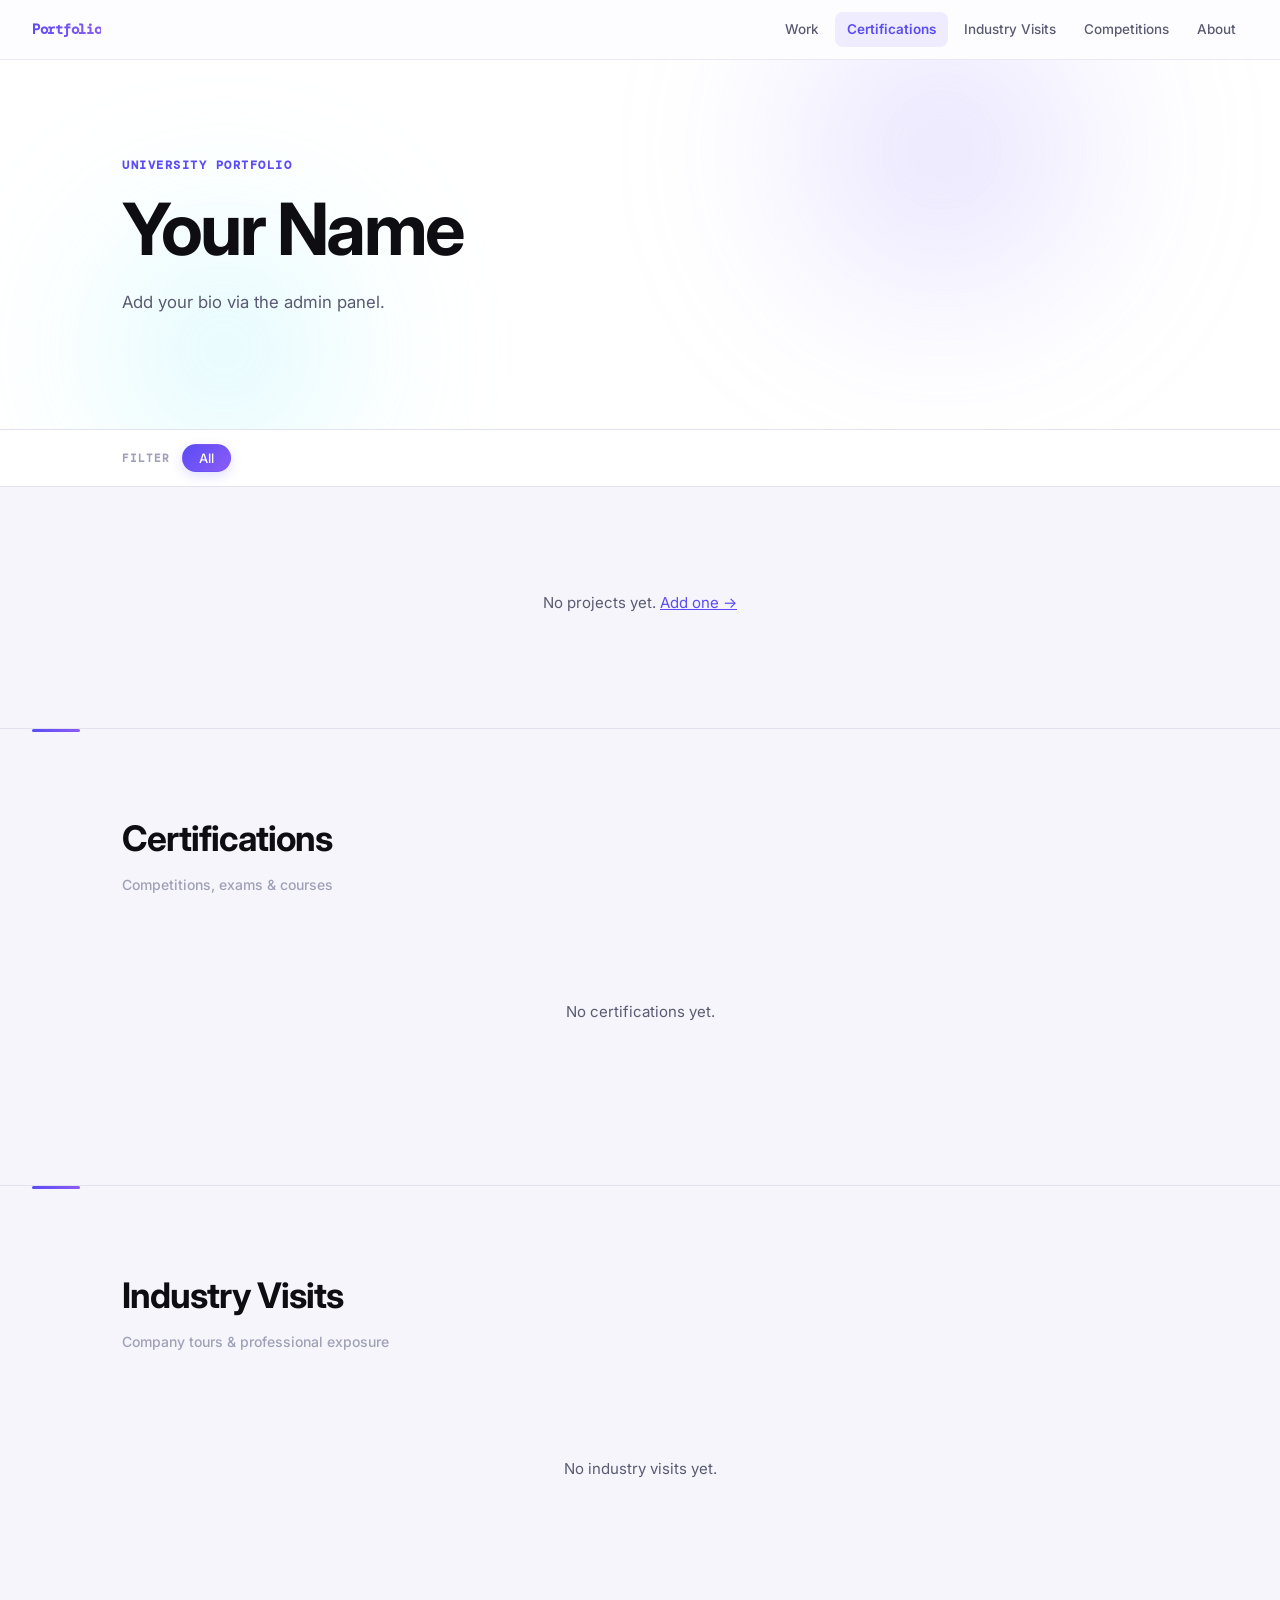
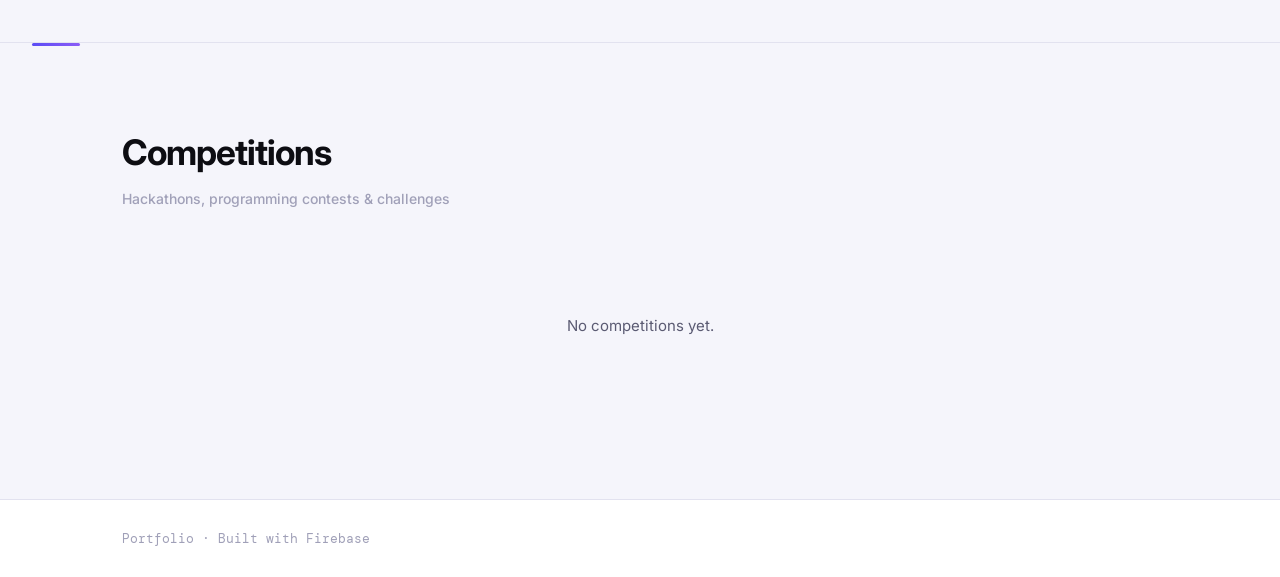
==== commit 4f7803a2: "Modern UI overhaul: gradient hero, animated modals, scroll-reveal, Inter font, glow hovers" ====
--- a/index.html
+++ b/index.html
@@ -7,7 +7,8 @@
     <title>My Portfolio</title>
     <link rel="stylesheet" href="style.css" />
     <link rel="preconnect" href="https://fonts.googleapis.com" />
-    <link href="https://fonts.googleapis.com/css2?family=DM+Sans:wght@400;500&family=DM+Mono:wght@400;500&display=swap"
+    <link rel="preconnect" href="https://fonts.gstatic.com" crossorigin />
+    <link href="https://fonts.googleapis.com/css2?family=Inter:wght@400;500;600;700&family=DM+Mono:wght@400;500;600&display=swap"
         rel="stylesheet" />
 </head>
 
@@ -603,6 +604,80 @@
         // Close ALL modals on Escape
         document.addEventListener("keydown", e => { if (e.key === "Escape") { closeModal(); closeCertModal(); closeVisitModal(); closeCompModal(); } });
     </script>
+
+    <!-- Scroll-reveal & nav active highlight -->
+    <script>
+        // ── Scroll-reveal ────────────────────────────────────────────────────────
+        const revealObserver = new IntersectionObserver((entries) => {
+            entries.forEach((entry, i) => {
+                if (entry.isIntersecting) {
+                    // Stagger sibling cards
+                    const delay = entry.target.dataset.revealDelay || 0;
+                    entry.target.style.transitionDelay = delay + "ms";
+                    entry.target.classList.add("visible");
+                    revealObserver.unobserve(entry.target);
+                }
+            });
+        }, { threshold: 0.1, rootMargin: "0px 0px -40px 0px" });
+
+        function revealSection(el) {
+            el.classList.add("reveal");
+            revealObserver.observe(el);
+        }
+
+        // Observe section headings and sections
+        document.querySelectorAll(".certs-section, .section-heading, .filter-bar, .hero").forEach(el => {
+            revealSection(el);
+        });
+
+        // Stagger cards when added to DOM — use MutationObserver on grids
+        function staggerReveal(grid) {
+            const observer = new MutationObserver(() => {
+                const cards = grid.querySelectorAll(
+                    ".cert-card:not(.reveal), .project-card:not(.reveal)"
+                );
+                cards.forEach((card, i) => {
+                    card.classList.add("reveal");
+                    card.dataset.revealDelay = i * 60;
+                    revealObserver.observe(card);
+                });
+            });
+            observer.observe(grid, { childList: true });
+        }
+
+        ["projectGrid", "certGrid", "visitGrid", "compGrid"].forEach(id => {
+            const el = document.getElementById(id);
+            if (el) staggerReveal(el);
+        });
+
+        // ── Nav active-section highlight ─────────────────────────────────────────
+        const navLinks = document.querySelectorAll(".nav-links a");
+        const sectionIds = ["about", "work", "certifications", "industry-visits", "competitions"];
+
+        const sectionObserver = new IntersectionObserver((entries) => {
+            entries.forEach(entry => {
+                if (entry.isIntersecting) {
+                    const id = entry.target.id;
+                    navLinks.forEach(a => {
+                        a.style.background = "";
+                        a.style.color = "";
+                        a.style.fontWeight = "";
+                    });
+                    const active = document.querySelector(`.nav-links a[href="#${id}"]`);
+                    if (active) {
+                        active.style.background = "var(--accent-light)";
+                        active.style.color = "var(--accent)";
+                        active.style.fontWeight = "600";
+                    }
+                }
+            });
+        }, { threshold: 0.3 });
+
+        sectionIds.forEach(id => {
+            const el = document.getElementById(id);
+            if (el) sectionObserver.observe(el);
+        });
+    </script>
 </body>
 
 </html>
--- a/style.css
+++ b/style.css
@@ -1,1113 +1,1386 @@
-/* ── Reset & base ───────────────────────────────────────────────────────── */
-*,
-*::before,
-*::after {
-    box-sizing: border-box;
-    margin: 0;
-    padding: 0;
-}
-
-:root {
-    --ink: #0f0f0f;
-    --ink-muted: #6b6b6b;
-    --ink-faint: #b0b0b0;
-    --surface: #ffffff;
-    --surface-2: #f7f7f5;
-    --surface-3: #f0f0ec;
-    --border: #e8e8e4;
-    --accent: #4f46e5;
-    --accent-light: #eef2ff;
-    --danger: #dc2626;
-    --success: #16a34a;
-    --radius: 10px;
-    --radius-lg: 16px;
-    --font: 'DM Sans', system-ui, sans-serif;
-    --mono: 'DM Mono', monospace;
-}
-
-html {
-    scroll-behavior: smooth;
-}
-
-body {
-    font-family: var(--font);
-    background: var(--surface-2);
-    color: var(--ink);
-    line-height: 1.6;
-    -webkit-font-smoothing: antialiased;
-}
-
-a {
-    color: inherit;
-    text-decoration: none;
-}
-
-.container {
-    max-width: 1080px;
-    margin: 0 auto;
-    padding: 0 2rem;
-}
-
-.nav {
-    position: sticky;
-    top: 0;
-    z-index: 50;
-    background: rgba(255, 255, 255, 0.92);
-    backdrop-filter: blur(12px);
-    border-bottom: 1px solid var(--border);
-    display: flex;
-    align-items: center;
-    justify-content: space-between;
-    padding: 0 2rem;
-    height: 56px;
-}
-
-.nav-logo {
-    font-family: var(--mono);
-    font-size: 14px;
-    font-weight: 500;
-    color: var(--ink);
-}
-
-.nav-links {
-    display: flex;
-    gap: 24px;
-}
-
-.nav-links a {
-    font-size: 14px;
-    color: var(--ink-muted);
-    transition: color 0.15s;
-}
-
-.nav-links a:hover {
-    color: var(--ink);
-}
-
-.hero {
-    background: var(--surface);
-    border-bottom: 1px solid var(--border);
-    padding: 5rem 0 4rem;
-    position: relative;
-    overflow: hidden;
-}
-
-.hero-year-track {
-    position: absolute;
-    bottom: 1.5rem;
-    left: 0;
-    right: 0;
-    display: flex;
-    gap: 3rem;
-    overflow: hidden;
-    pointer-events: none;
-    animation: ticker 12s linear infinite;
-    white-space: nowrap;
-}
-
-.hero-year-track span {
-    font-family: var(--mono);
-    font-size: 80px;
-    font-weight: 500;
-    color: var(--surface-3);
-    letter-spacing: -4px;
-    flex-shrink: 0;
-}
-
-@keyframes ticker {
-    from {
-        transform: translateX(0);
-    }
-
-    to {
-        transform: translateX(-50%);
-    }
-}
-
-.hero-content {
-    position: relative;
-    z-index: 1;
-}
-
-.hero-eyebrow {
-    font-family: var(--mono);
-    font-size: 13px;
-    color: var(--ink-muted);
-    margin-bottom: 1rem;
-    letter-spacing: 0.5px;
-}
-
-.hero-name {
-    font-size: clamp(2.4rem, 6vw, 4rem);
-    font-weight: 500;
-    letter-spacing: -2px;
-    line-height: 1.05;
-    margin-bottom: 1.25rem;
-}
-
-.hero-bio {
-    font-size: 1.05rem;
-    color: var(--ink-muted);
-    max-width: 520px;
-    line-height: 1.7;
-    margin-bottom: 1.75rem;
-}
-
-.hero-links {
-    display: flex;
-    gap: 12px;
-    flex-wrap: wrap;
-}
-
-.hero-link {
-    font-size: 13px;
-    font-family: var(--mono);
-    color: var(--ink-muted);
-    border: 1px solid var(--border);
-    border-radius: 100px;
-    padding: 6px 16px;
-    transition: border-color 0.15s, color 0.15s;
-}
-
-.hero-link:hover {
-    border-color: var(--ink);
-    color: var(--ink);
-}
-
-.filter-bar {
-    background: var(--surface);
-    border-bottom: 1px solid var(--border);
-    position: sticky;
-    top: 56px;
-    z-index: 40;
-    padding: 12px 0;
-}
-
-.filter-inner {
-    display: flex;
-    align-items: center;
-    gap: 12px;
-    flex-wrap: wrap;
-}
-
-.filter-label {
-    font-size: 12px;
-    font-family: var(--mono);
-    color: var(--ink-faint);
-    text-transform: uppercase;
-    letter-spacing: 0.8px;
-    white-space: nowrap;
-}
-
-.filter-chips {
-    display: flex;
-    gap: 8px;
-    flex-wrap: wrap;
-}
-
-.chip {
-    border: 1px solid var(--border);
-    background: none;
-    border-radius: 100px;
-    padding: 5px 16px;
-    font-size: 13px;
-    font-family: var(--font);
-    cursor: pointer;
-    color: var(--ink-muted);
-    transition: all 0.15s;
-}
-
-.chip:hover {
-    border-color: var(--ink-muted);
-    color: var(--ink);
-}
-
-.chip.active {
-    background: var(--ink);
-    color: #fff;
-    border-color: var(--ink);
-}
-
-.project-section {
-    padding: 2.5rem 2rem;
-}
-
-.project-grid {
-    display: grid;
-    grid-template-columns: repeat(auto-fill, minmax(300px, 1fr));
-    gap: 20px;
-}
-
-.project-card {
-    background: var(--surface);
-    border: 1px solid var(--border);
-    border-radius: var(--radius-lg);
-    overflow: hidden;
-    cursor: pointer;
-    transition: transform 0.15s, box-shadow 0.15s, border-color 0.15s;
-}
-
-.project-card:hover {
-    transform: translateY(-2px);
-    box-shadow: 0 8px 24px rgba(0, 0, 0, 0.07);
-    border-color: #d0d0ca;
-}
-
-.project-card:focus-visible {
-    outline: 2px solid var(--accent);
-    outline-offset: 2px;
-}
-
-.card-img {
-    width: 100%;
-    height: 180px;
-    overflow: hidden;
-    background: var(--surface-3);
-}
-
-.card-img img {
-    width: 100%;
-    height: 100%;
-    object-fit: cover;
-    display: block;
-    transition: transform 0.3s;
-}
-
-.project-card:hover .card-img img {
-    transform: scale(1.03);
-}
-
-.card-img-placeholder {
-    width: 100%;
-    height: 100%;
-    display: flex;
-    align-items: center;
-    justify-content: center;
-    font-family: var(--mono);
-    font-size: 12px;
-    color: var(--ink-faint);
-    letter-spacing: 0.5px;
-}
-
-.card-body {
-    padding: 1.1rem 1.25rem 1.25rem;
-}
-
-.card-meta {
-    display: flex;
-    gap: 6px;
-    flex-wrap: wrap;
-    margin-bottom: 8px;
-}
-
-.badge {
-    font-size: 11px;
-    font-family: var(--mono);
-    padding: 3px 10px;
-    border-radius: 100px;
-    font-weight: 500;
-}
-
-.badge-year {
-    background: var(--accent-light);
-    color: var(--accent);
-}
-
-.badge-cat {
-    background: var(--surface-3);
-    color: var(--ink-muted);
-}
-
-.badge-course {
-    background: #ecfdf5;
-    color: #065f46;
-}
-
-.card-body h3 {
-    font-size: 15px;
-    font-weight: 500;
-    margin-bottom: 5px;
-    line-height: 1.35;
-}
-
-.card-body p {
-    font-size: 13px;
-    color: var(--ink-muted);
-    line-height: 1.55;
-}
-
-.modal-backdrop {
-    display: none;
-    position: fixed;
-    inset: 0;
-    background: rgba(0, 0, 0, 0.5);
-    z-index: 200;
-    align-items: center;
-    justify-content: center;
-    padding: 1rem;
-    backdrop-filter: blur(4px);
-}
-
-.modal-backdrop.open {
-    display: flex;
-}
-
-.modal {
-    background: var(--surface);
-    border-radius: var(--radius-lg);
-    border: 1px solid var(--border);
-    width: 100%;
-    max-width: 560px;
-    max-height: 90vh;
-    overflow-y: auto;
-    position: relative;
-}
-
-.modal-wide {
-    max-width: 680px;
-}
-
-.modal-close {
-    position: absolute;
-    top: 14px;
-    right: 16px;
-    background: none;
-    border: none;
-    font-size: 18px;
-    cursor: pointer;
-    color: var(--ink-muted);
-    z-index: 1;
-    width: 32px;
-    height: 32px;
-    display: flex;
-    align-items: center;
-    justify-content: center;
-    border-radius: 50%;
-    transition: background 0.15s;
-}
-
-.modal-close:hover {
-    background: var(--surface-3);
-}
-
-.modal-img-wrap {
-    width: 100%;
-    max-height: 300px;
-    overflow: hidden;
-}
-
-.modal-img-wrap img {
-    width: 100%;
-    height: 100%;
-    object-fit: cover;
-    display: block;
-}
-
-.modal-body {
-    padding: 1.5rem;
-}
-
-.modal-meta {
-    display: flex;
-    gap: 6px;
-    flex-wrap: wrap;
-    margin-bottom: 10px;
-}
-
-.modal-title {
-    font-size: 1.3rem;
-    font-weight: 500;
-    letter-spacing: -0.5px;
-    margin-bottom: 10px;
-}
-
-.modal-desc {
-    font-size: 14px;
-    color: var(--ink-muted);
-    line-height: 1.7;
-}
-
-.modal-actions {
-    display: flex;
-    gap: 10px;
-    flex-wrap: wrap;
-    margin-top: 1.25rem;
-}
-
-.action-link {
-    font-size: 13px;
-    font-family: var(--mono);
-    border: 1px solid var(--border);
-    border-radius: 100px;
-    padding: 7px 18px;
-    transition: border-color 0.15s, color 0.15s;
-    color: var(--ink-muted);
-}
-
-.action-link:hover {
-    border-color: var(--ink);
-    color: var(--ink);
-}
-
-.footer {
-    border-top: 1px solid var(--border);
-    background: var(--surface);
-    padding: 1.5rem 0;
-    font-size: 13px;
-    color: var(--ink-faint);
-    font-family: var(--mono);
-}
-
-.empty-state {
-    grid-column: 1 / -1;
-    padding: 4rem 0;
-    text-align: center;
-    color: var(--ink-muted);
-    font-size: 15px;
-}
-
-.empty-state a {
-    color: var(--accent);
-    text-decoration: underline;
-}
-
-/* Admin */
-.admin-body {
-    background: var(--surface-2);
-}
-
-.admin-login {
-    min-height: 100vh;
-    display: flex;
-    align-items: center;
-    justify-content: center;
-    padding: 2rem;
-}
-
-.login-card {
-    background: var(--surface);
-    border: 1px solid var(--border);
-    border-radius: var(--radius-lg);
-    padding: 2.5rem;
-    max-width: 420px;
-    width: 100%;
-    text-align: center;
-}
-
-.login-eyebrow {
-    font-family: var(--mono);
-    font-size: 12px;
-    color: var(--ink-faint);
-    text-transform: uppercase;
-    letter-spacing: 1px;
-    margin-bottom: 0.75rem;
-}
-
-.login-card h1 {
-    font-size: 1.6rem;
-    font-weight: 500;
-    margin-bottom: 8px;
-}
-
-.login-sub {
-    font-size: 14px;
-    color: var(--ink-muted);
-    margin-bottom: 1.75rem;
-}
-
-.login-back {
-    font-size: 13px;
-    color: var(--ink-faint);
-    margin-top: 1.25rem;
-}
-
-.login-back a {
-    color: var(--ink-muted);
-}
-
-.admin-nav {
-    background: var(--surface);
-    border-bottom: 1px solid var(--border);
-    display: flex;
-    align-items: center;
-    justify-content: space-between;
-    padding: 0 2rem;
-    height: 56px;
-    position: sticky;
-    top: 0;
-    z-index: 50;
-}
-
-.admin-nav-logo {
-    font-size: 14px;
-    color: var(--ink-muted);
-}
-
-.admin-nav-logo:hover {
-    color: var(--ink);
-}
-
-.admin-user {
-    font-size: 13px;
-    color: var(--ink-muted);
-}
-
-.admin-container {
-    max-width: 860px;
-    margin: 0 auto;
-    padding: 2rem;
-    display: flex;
-    flex-direction: column;
-    gap: 2rem;
-}
-
-.admin-section {
-    background: var(--surface);
-    border: 1px solid var(--border);
-    border-radius: var(--radius-lg);
-    padding: 1.75rem;
-}
-
-.section-header {
-    display: flex;
-    align-items: center;
-    justify-content: space-between;
-    margin-bottom: 1.5rem;
-}
-
-.section-header h2 {
-    font-size: 16px;
-    font-weight: 500;
-}
-
-.admin-form {
-    display: flex;
-    flex-direction: column;
-    gap: 14px;
-}
-
-.field-row {
-    display: grid;
-    grid-template-columns: 1fr 1fr;
-    gap: 14px;
-}
-
-.field {
-    display: flex;
-    flex-direction: column;
-    gap: 5px;
-}
-
-.field label {
-    font-size: 12px;
-    color: var(--ink-muted);
-    font-weight: 500;
-}
-
-.req {
-    color: var(--danger);
-}
-
-.field input,
-.field textarea,
-.field select {
-    border: 1px solid var(--border);
-    border-radius: var(--radius);
-    padding: 9px 12px;
-    font-size: 14px;
-    font-family: var(--font);
-    color: var(--ink);
-    background: var(--surface);
-    transition: border-color 0.15s;
-    width: 100%;
-}
-
-.field input:focus,
-.field textarea:focus,
-.field select:focus {
-    outline: none;
-    border-color: var(--accent);
-}
-
-.field textarea {
-    resize: vertical;
-    min-height: 80px;
-}
-
-.upload-zone {
-    border: 1px dashed var(--border);
-    border-radius: var(--radius);
-    padding: 1.5rem;
-    text-align: center;
-    cursor: pointer;
-    position: relative;
-    transition: border-color 0.15s;
-}
-
-.upload-zone:hover {
-    border-color: var(--accent);
-}
-
-.upload-zone input[type="file"] {
-    position: absolute;
-    inset: 0;
-    opacity: 0;
-    cursor: pointer;
-    width: 100%;
-    height: 100%;
-    border: none;
-    padding: 0;
-}
-
-.upload-zone p {
-    font-size: 14px;
-    color: var(--ink-muted);
-    margin-bottom: 4px;
-}
-
-.upload-hint {
-    font-size: 12px;
-    color: var(--ink-faint);
-}
-
-.admin-project-list {
-    display: flex;
-    flex-direction: column;
-    gap: 10px;
-}
-
-.admin-project-row {
-    display: flex;
-    align-items: center;
-    gap: 14px;
-    padding: 12px;
-    border: 1px solid var(--border);
-    border-radius: var(--radius);
-    background: var(--surface-2);
-}
-
-.admin-project-thumb {
-    width: 56px;
-    height: 40px;
-    border-radius: 6px;
-    overflow: hidden;
-    background: var(--surface-3);
-    flex-shrink: 0;
-}
-
-.admin-project-thumb img {
-    width: 100%;
-    height: 100%;
-    object-fit: cover;
-}
-
-.thumb-placeholder {
-    width: 100%;
-    height: 100%;
-}
-
-.admin-project-info {
-    flex: 1;
-    min-width: 0;
-}
-
-.admin-project-info strong {
-    font-size: 14px;
-    font-weight: 500;
-    display: block;
-}
-
-.admin-project-info span {
-    font-size: 12px;
-    color: var(--ink-muted);
-    font-family: var(--mono);
-}
-
-.admin-project-actions {
-    display: flex;
-    gap: 8px;
-}
-
-.modal-header {
-    display: flex;
-    align-items: center;
-    justify-content: space-between;
-    padding: 1.25rem 1.5rem;
-    border-bottom: 1px solid var(--border);
-}
-
-.modal-header h2 {
-    font-size: 15px;
-    font-weight: 500;
-}
-
-.modal-header .modal-close {
-    position: static;
-}
-
-.admin-modal-body {
-    padding: 1.5rem;
-    display: flex;
-    flex-direction: column;
-    gap: 14px;
-}
-
-.modal-footer {
-    display: flex;
-    align-items: center;
-    justify-content: flex-end;
-    gap: 8px;
-    padding: 1rem 1.5rem;
-    border-top: 1px solid var(--border);
-}
-
-.btn-primary {
-    background: var(--ink);
-    color: #fff;
-    border: none;
-    border-radius: var(--radius);
-    padding: 9px 20px;
-    font-size: 14px;
-    font-family: var(--font);
-    cursor: pointer;
-    transition: opacity 0.15s;
-}
-
-.btn-primary:hover {
-    opacity: 0.85;
-}
-
-.btn-primary:disabled {
-    opacity: 0.5;
-    cursor: not-allowed;
-}
-
-.btn-secondary {
-    background: none;
-    border: 1px solid var(--border);
-    border-radius: var(--radius);
-    padding: 8px 18px;
-    font-size: 14px;
-    font-family: var(--font);
-    cursor: pointer;
-    color: var(--ink);
-    transition: border-color 0.15s;
-}
-
-.btn-secondary:hover {
-    border-color: var(--ink-muted);
-}
-
-.btn-ghost {
-    background: none;
-    border: none;
-    font-size: 13px;
-    font-family: var(--font);
-    cursor: pointer;
-    color: var(--ink-muted);
-    padding: 6px 12px;
-    border-radius: var(--radius);
-    transition: background 0.15s;
-}
-
-.btn-ghost:hover {
-    background: var(--surface-3);
-    color: var(--ink);
-}
-
-.btn-danger {
-    background: none;
-    border: 1px solid #fecaca;
-    border-radius: var(--radius);
-    padding: 6px 12px;
-    font-size: 13px;
-    font-family: var(--font);
-    cursor: pointer;
-    color: var(--danger);
-    transition: background 0.15s;
-}
-
-.btn-danger:hover {
-    background: #fef2f2;
-}
-
-.status-msg {
-    font-size: 13px;
-    min-height: 20px;
-}
-
-.status-success {
-    color: var(--success);
-}
-
-.status-error {
-    color: var(--danger);
-}
-
-.status-info {
-    color: var(--ink-muted);
-}
-
-.loading-text {
-    font-size: 14px;
-    color: var(--ink-muted);
-    padding: 1rem 0;
-}
-
-/* ── File attachments – admin ───────────────────────────────────────────── */
-.upload-zone-files {
-    min-height: 72px;
-}
-
-.file-list {
-    display: flex;
-    flex-direction: column;
-    gap: 6px;
-    margin-top: 8px;
-}
-
-.file-chip {
-    display: flex;
-    align-items: center;
-    gap: 8px;
-    padding: 7px 10px;
-    border: 1px solid var(--border);
-    border-radius: var(--radius);
-    background: var(--surface-2);
-    font-size: 13px;
-}
-
-.file-chip-new {
-    border-color: #a5b4fc;
-    background: var(--accent-light);
-}
-
-.file-chip-icon {
-    font-size: 16px;
-    flex-shrink: 0;
-}
-
-.file-chip-name {
-    flex: 1;
-    min-width: 0;
-    overflow: hidden;
-    text-overflow: ellipsis;
-    white-space: nowrap;
-    font-family: var(--mono);
-    font-size: 12px;
-}
-
-.file-chip-size {
-    font-size: 11px;
-    color: var(--ink-faint);
-    flex-shrink: 0;
-}
-
-.file-chip-remove {
-    background: none;
-    border: none;
-    cursor: pointer;
-    color: var(--ink-faint);
-    font-size: 13px;
-    padding: 2px 4px;
-    border-radius: 4px;
-    flex-shrink: 0;
-    transition: color 0.15s, background 0.15s;
-}
-
-.file-chip-remove:hover {
-    color: var(--danger);
-    background: #fee2e2;
-}
-
-/* ── File attachments – public modal ────────────────────────────────────── */
-.modal-files {
-    margin-top: 1rem;
-}
-
-.modal-files-label {
-    font-size: 11px;
-    font-family: var(--mono);
-    color: var(--ink-faint);
-    text-transform: uppercase;
-    letter-spacing: 0.8px;
-    margin-bottom: 8px;
-}
-
-.modal-file-list {
-    display: flex;
-    flex-direction: column;
-    gap: 6px;
-}
-
-.modal-file-item {
-    display: flex;
-    align-items: center;
-    gap: 10px;
-    padding: 10px 12px;
-    border: 1px solid var(--border);
-    border-radius: var(--radius);
-    background: var(--surface-2);
-    text-decoration: none;
-    color: var(--ink);
-    transition: border-color 0.15s, background 0.15s;
-    cursor: pointer;
-}
-
-.modal-file-item:hover {
-    border-color: var(--accent);
-    background: var(--accent-light);
-}
-
-.modal-file-icon {
-    font-size: 20px;
-    flex-shrink: 0;
-}
-
-.modal-file-info {
-    flex: 1;
-    min-width: 0;
-    display: flex;
-    flex-direction: column;
-    gap: 2px;
-}
-
-.modal-file-name {
-    font-size: 13px;
-    font-weight: 500;
-    overflow: hidden;
-    text-overflow: ellipsis;
-    white-space: nowrap;
-}
-
-.modal-file-size {
-    font-size: 11px;
-    color: var(--ink-faint);
-    font-family: var(--mono);
-}
-
-.modal-file-open {
-    font-size: 14px;
-    color: var(--accent);
-    flex-shrink: 0;
-}
-
-/* ── Certifications section ─────────────────────────────────────────────── */
-.certs-section {
-    padding: 4rem 0 5rem;
-    background: var(--surface-2);
-    border-top: 1px solid var(--border);
-}
-
-.section-heading {
-    margin-bottom: 2rem;
-}
-
-.section-heading h2 {
-    font-size: clamp(1.5rem, 3vw, 2rem);
-    font-weight: 700;
-    letter-spacing: -0.5px;
-    color: var(--ink);
-    margin: 0 0 4px;
-}
-
-.section-sub {
-    font-size: 14px;
-    color: var(--ink-faint);
-    margin: 0;
-}
-
-/* Cert card grid — wider cards, fewer per row than projects */
-.cert-grid {
-    display: grid;
-    grid-template-columns: repeat(auto-fill, minmax(240px, 1fr));
-    gap: 1.25rem;
-}
-
-.cert-card {
-    background: var(--surface);
-    border: 1px solid var(--border);
-    border-radius: calc(var(--radius) + 4px);
-    overflow: hidden;
-    cursor: pointer;
-    transition: transform 0.2s ease, box-shadow 0.2s ease, border-color 0.2s;
-    outline: none;
-}
-
-.cert-card:hover,
-.cert-card:focus-visible {
-    transform: translateY(-4px);
-    box-shadow: 0 12px 32px rgba(0,0,0,0.10);
-    border-color: var(--accent);
-}
-
-.cert-card-img {
-    width: 100%;
-    aspect-ratio: 4 / 3;
-    overflow: hidden;
-    background: var(--surface-2);
-    display: flex;
-    align-items: center;
-    justify-content: center;
-}
-
-.cert-card-img img {
-    width: 100%;
-    height: 100%;
-    object-fit: cover;
-    transition: transform 0.3s ease;
-}
-
-.cert-card:hover .cert-card-img img {
-    transform: scale(1.04);
-}
-
-.cert-img-placeholder {
-    font-size: 3rem;
-    opacity: 0.5;
-    user-select: none;
-}
-
-.cert-card-body {
-    padding: 14px 16px 16px;
-}
-
-.cert-card-body h3 {
-    font-size: 14px;
-    font-weight: 600;
-    color: var(--ink);
-    margin: 6px 0 4px;
-    line-height: 1.35;
-}
-
-.cert-issuer {
-    font-size: 12px;
-    color: var(--ink-faint);
-    margin: 0;
-    font-family: var(--mono);
-}
-
-/* Cert detail modal issuer line */
-.cert-modal-issuer {
-    font-size: 14px;
-    color: var(--ink-faint);
-    font-family: var(--mono);
-    margin: 2px 0 12px;
-}
-
-/* Admin cert list thumbnail fallback icon */
-.cert-thumb-icon {
-    display: flex;
-    align-items: center;
-    justify-content: center;
-    font-size: 1.5rem;
-}
-
-/* Competition result badge — gold accent to highlight placement */
-.comp-result-badge {
-    background: #fef3c7;
-    color: #92400e;
-    font-weight: 700;
-    border: 1px solid #fde68a;
-}
-+/* ── Reset & base ───────────────────────────────────────────────────────── */
+*,
+*::before,
+*::after {
+    box-sizing: border-box;
+    margin: 0;
+    padding: 0;
+}
+
+:root {
+    /* Colours */
+    --ink:          #0d0d12;
+    --ink-muted:    #5a5a72;
+    --ink-faint:    #a0a0b8;
+    --surface:      #ffffff;
+    --surface-2:    #f5f5fb;
+    --surface-3:    #ebebf5;
+    --border:       #e2e2ef;
+    --border-hover: #c8c8e0;
+
+    /* Accent – vivid indigo */
+    --accent:       #5b4cf5;
+    --accent-2:     #8b5cf6;
+    --accent-light: #eeecfe;
+    --accent-glow:  rgba(91, 76, 245, 0.18);
+
+    /* Status */
+    --danger:  #e53e3e;
+    --success: #16a34a;
+
+    /* Shape */
+    --radius:    10px;
+    --radius-lg: 18px;
+    --radius-xl: 24px;
+
+    /* Font */
+    --font: 'Inter', 'DM Sans', system-ui, sans-serif;
+    --mono: 'DM Mono', 'Fira Mono', monospace;
+
+    /* Shadows */
+    --shadow-sm: 0 1px 4px rgba(0,0,0,0.06);
+    --shadow-md: 0 4px 20px rgba(0,0,0,0.08);
+    --shadow-lg: 0 12px 40px rgba(0,0,0,0.12);
+    --shadow-accent: 0 8px 32px var(--accent-glow);
+}
+
+html {
+    scroll-behavior: smooth;
+    scroll-padding-top: 72px;
+}
+
+body {
+    font-family: var(--font);
+    background: var(--surface-2);
+    color: var(--ink);
+    line-height: 1.65;
+    -webkit-font-smoothing: antialiased;
+    -moz-osx-font-smoothing: grayscale;
+}
+
+a { color: inherit; text-decoration: none; }
+
+.container {
+    max-width: 1100px;
+    margin: 0 auto;
+    padding: 0 2rem;
+}
+
+/* ── Navigation ─────────────────────────────────────────────────────────── */
+.nav {
+    position: sticky;
+    top: 0;
+    z-index: 100;
+    background: rgba(255, 255, 255, 0.78);
+    backdrop-filter: blur(20px) saturate(180%);
+    -webkit-backdrop-filter: blur(20px) saturate(180%);
+    border-bottom: 1px solid rgba(226, 226, 239, 0.7);
+    display: flex;
+    align-items: center;
+    justify-content: space-between;
+    padding: 0 2rem;
+    height: 60px;
+    transition: background 0.3s;
+}
+
+.nav-logo {
+    font-family: var(--mono);
+    font-size: 14px;
+    font-weight: 600;
+    background: linear-gradient(135deg, var(--accent), var(--accent-2));
+    -webkit-background-clip: text;
+    -webkit-text-fill-color: transparent;
+    background-clip: text;
+    letter-spacing: -0.3px;
+}
+
+.nav-links {
+    display: flex;
+    gap: 4px;
+}
+
+.nav-links a {
+    font-size: 13.5px;
+    font-weight: 500;
+    color: var(--ink-muted);
+    padding: 6px 12px;
+    border-radius: 8px;
+    transition: background 0.18s, color 0.18s;
+}
+
+.nav-links a:hover {
+    background: var(--surface-3);
+    color: var(--ink);
+}
+
+/* ── Hero ────────────────────────────────────────────────────────────────── */
+.hero {
+    background: var(--surface);
+    border-bottom: 1px solid var(--border);
+    padding: 6rem 0 5rem;
+    position: relative;
+    overflow: hidden;
+}
+
+/* Animated gradient orbs */
+.hero::before,
+.hero::after {
+    content: '';
+    position: absolute;
+    border-radius: 50%;
+    filter: blur(80px);
+    opacity: 0.55;
+    pointer-events: none;
+    animation: orb-float 8s ease-in-out infinite alternate;
+}
+
+.hero::before {
+    width: 420px;
+    height: 420px;
+    background: radial-gradient(circle, #c7bbff 0%, transparent 70%);
+    top: -120px;
+    right: 10%;
+}
+
+.hero::after {
+    width: 320px;
+    height: 320px;
+    background: radial-gradient(circle, #a5f3fc 0%, transparent 70%);
+    bottom: -80px;
+    left: 5%;
+    animation-delay: -4s;
+}
+
+@keyframes orb-float {
+    from { transform: translate(0, 0) scale(1); }
+    to   { transform: translate(30px, -20px) scale(1.08); }
+}
+
+.hero-year-track {
+    position: absolute;
+    bottom: 1.5rem;
+    left: 0;
+    right: 0;
+    display: flex;
+    gap: 3rem;
+    overflow: hidden;
+    pointer-events: none;
+    animation: ticker 14s linear infinite;
+    white-space: nowrap;
+}
+
+.hero-year-track span {
+    font-family: var(--mono);
+    font-size: 80px;
+    font-weight: 700;
+    color: var(--surface-3);
+    letter-spacing: -4px;
+    flex-shrink: 0;
+    opacity: 0.7;
+}
+
+@keyframes ticker {
+    from { transform: translateX(0); }
+    to   { transform: translateX(-50%); }
+}
+
+.hero-content {
+    position: relative;
+    z-index: 1;
+}
+
+.hero-eyebrow {
+    font-family: var(--mono);
+    font-size: 12px;
+    color: var(--accent);
+    margin-bottom: 1rem;
+    letter-spacing: 1.5px;
+    text-transform: uppercase;
+    font-weight: 600;
+}
+
+.hero-name {
+    font-size: clamp(2.6rem, 7vw, 4.5rem);
+    font-weight: 700;
+    letter-spacing: -2.5px;
+    line-height: 1.02;
+    margin-bottom: 1.4rem;
+    background: linear-gradient(135deg, var(--ink) 40%, var(--accent));
+    -webkit-background-clip: text;
+    -webkit-text-fill-color: transparent;
+    background-clip: text;
+}
+
+.hero-bio {
+    font-size: 1.05rem;
+    color: var(--ink-muted);
+    max-width: 520px;
+    line-height: 1.75;
+    margin-bottom: 2rem;
+}
+
+.hero-links {
+    display: flex;
+    gap: 10px;
+    flex-wrap: wrap;
+}
+
+.hero-link {
+    font-size: 13px;
+    font-family: var(--mono);
+    font-weight: 500;
+    color: var(--ink-muted);
+    border: 1px solid var(--border);
+    border-radius: 100px;
+    padding: 7px 18px;
+    background: var(--surface);
+    transition: all 0.2s cubic-bezier(0.34, 1.56, 0.64, 1);
+    display: inline-flex;
+    align-items: center;
+    gap: 6px;
+}
+
+.hero-link:hover {
+    border-color: var(--accent);
+    color: var(--accent);
+    background: var(--accent-light);
+    transform: translateY(-2px);
+    box-shadow: var(--shadow-accent);
+}
+
+/* ── Filter bar ─────────────────────────────────────────────────────────── */
+.filter-bar {
+    background: var(--surface);
+    border-bottom: 1px solid var(--border);
+    position: sticky;
+    top: 60px;
+    z-index: 90;
+    padding: 14px 0;
+}
+
+.filter-inner {
+    display: flex;
+    align-items: center;
+    gap: 12px;
+    flex-wrap: wrap;
+}
+
+.filter-label {
+    font-size: 11px;
+    font-family: var(--mono);
+    color: var(--ink-faint);
+    text-transform: uppercase;
+    letter-spacing: 1px;
+    white-space: nowrap;
+    font-weight: 600;
+}
+
+.filter-chips {
+    display: flex;
+    gap: 6px;
+    flex-wrap: wrap;
+}
+
+.chip {
+    border: 1px solid var(--border);
+    background: var(--surface);
+    border-radius: 100px;
+    padding: 5px 16px;
+    font-size: 13px;
+    font-family: var(--font);
+    font-weight: 500;
+    cursor: pointer;
+    color: var(--ink-muted);
+    transition: all 0.18s ease;
+}
+
+.chip:hover {
+    border-color: var(--accent);
+    color: var(--accent);
+    background: var(--accent-light);
+}
+
+.chip.active {
+    background: linear-gradient(135deg, var(--accent), var(--accent-2));
+    color: #fff;
+    border-color: transparent;
+    box-shadow: 0 4px 12px var(--accent-glow);
+}
+
+/* ── Project grid ────────────────────────────────────────────────────────── */
+.project-section {
+    padding: 2.5rem 2rem 3rem;
+}
+
+.project-grid {
+    display: grid;
+    grid-template-columns: repeat(auto-fill, minmax(300px, 1fr));
+    gap: 22px;
+}
+
+.project-card {
+    background: var(--surface);
+    border: 1px solid var(--border);
+    border-radius: var(--radius-lg);
+    overflow: hidden;
+    cursor: pointer;
+    transition: transform 0.25s cubic-bezier(0.34, 1.4, 0.64, 1),
+                box-shadow 0.25s ease,
+                border-color 0.2s;
+    position: relative;
+}
+
+.project-card::after {
+    content: '';
+    position: absolute;
+    inset: 0;
+    border-radius: var(--radius-lg);
+    background: linear-gradient(135deg, var(--accent-glow), transparent);
+    opacity: 0;
+    transition: opacity 0.3s;
+    pointer-events: none;
+}
+
+.project-card:hover {
+    transform: translateY(-5px);
+    box-shadow: var(--shadow-lg), 0 0 0 1px var(--accent) inset;
+    border-color: var(--accent);
+}
+
+.project-card:hover::after {
+    opacity: 1;
+}
+
+.project-card:focus-visible {
+    outline: 2px solid var(--accent);
+    outline-offset: 3px;
+}
+
+.card-img {
+    width: 100%;
+    height: 190px;
+    overflow: hidden;
+    background: linear-gradient(135deg, var(--surface-3), var(--surface-2));
+}
+
+.card-img img {
+    width: 100%;
+    height: 100%;
+    object-fit: cover;
+    display: block;
+    transition: transform 0.4s cubic-bezier(0.25, 0.46, 0.45, 0.94);
+}
+
+.project-card:hover .card-img img {
+    transform: scale(1.06);
+}
+
+.card-img-placeholder {
+    width: 100%;
+    height: 100%;
+    display: flex;
+    align-items: center;
+    justify-content: center;
+    font-family: var(--mono);
+    font-size: 12px;
+    color: var(--ink-faint);
+    letter-spacing: 0.5px;
+    background: linear-gradient(135deg, #f0effe, #e8f4fe);
+}
+
+.card-body {
+    padding: 1.15rem 1.3rem 1.3rem;
+}
+
+.card-meta {
+    display: flex;
+    gap: 6px;
+    flex-wrap: wrap;
+    margin-bottom: 9px;
+}
+
+/* ── Badges ──────────────────────────────────────────────────────────────── */
+.badge {
+    font-size: 10.5px;
+    font-family: var(--mono);
+    font-weight: 600;
+    padding: 3px 10px;
+    border-radius: 100px;
+    letter-spacing: 0.2px;
+}
+
+.badge-year {
+    background: var(--accent-light);
+    color: var(--accent);
+}
+
+.badge-cat {
+    background: var(--surface-3);
+    color: var(--ink-muted);
+}
+
+.badge-course {
+    background: #ecfdf5;
+    color: #065f46;
+}
+
+.card-body h3 {
+    font-size: 15px;
+    font-weight: 600;
+    margin-bottom: 5px;
+    line-height: 1.35;
+    color: var(--ink);
+}
+
+.card-body p {
+    font-size: 13px;
+    color: var(--ink-muted);
+    line-height: 1.6;
+}
+
+/* ── Modals ──────────────────────────────────────────────────────────────── */
+.modal-backdrop {
+    display: none;
+    position: fixed;
+    inset: 0;
+    background: rgba(13, 13, 18, 0.6);
+    z-index: 200;
+    align-items: center;
+    justify-content: center;
+    padding: 1rem;
+    backdrop-filter: blur(8px);
+    -webkit-backdrop-filter: blur(8px);
+}
+
+.modal-backdrop.open {
+    display: flex;
+    animation: backdrop-in 0.2s ease;
+}
+
+@keyframes backdrop-in {
+    from { opacity: 0; }
+    to   { opacity: 1; }
+}
+
+.modal {
+    background: var(--surface);
+    border-radius: var(--radius-xl);
+    border: 1px solid var(--border);
+    width: 100%;
+    max-width: 580px;
+    max-height: 92vh;
+    overflow-y: auto;
+    position: relative;
+    box-shadow: var(--shadow-lg), 0 0 0 1px rgba(255,255,255,0.5) inset;
+    animation: modal-in 0.28s cubic-bezier(0.34, 1.4, 0.64, 1);
+    scrollbar-width: thin;
+    scrollbar-color: var(--border) transparent;
+}
+
+@keyframes modal-in {
+    from { opacity: 0; transform: translateY(20px) scale(0.96); }
+    to   { opacity: 1; transform: translateY(0) scale(1); }
+}
+
+.modal-wide { max-width: 700px; }
+
+.modal-close {
+    position: absolute;
+    top: 14px;
+    right: 16px;
+    background: var(--surface-2);
+    border: 1px solid var(--border);
+    font-size: 16px;
+    cursor: pointer;
+    color: var(--ink-muted);
+    z-index: 1;
+    width: 34px;
+    height: 34px;
+    display: flex;
+    align-items: center;
+    justify-content: center;
+    border-radius: 50%;
+    transition: all 0.18s;
+    line-height: 1;
+}
+
+.modal-close:hover {
+    background: var(--surface-3);
+    color: var(--ink);
+    border-color: var(--border-hover);
+    transform: scale(1.08);
+}
+
+.modal-img-wrap {
+    width: 100%;
+    max-height: 320px;
+    overflow: hidden;
+    border-radius: var(--radius-xl) var(--radius-xl) 0 0;
+}
+
+.modal-img-wrap img {
+    width: 100%;
+    height: 100%;
+    object-fit: cover;
+    display: block;
+}
+
+.modal-body {
+    padding: 1.6rem;
+}
+
+.modal-meta {
+    display: flex;
+    gap: 6px;
+    flex-wrap: wrap;
+    margin-bottom: 10px;
+}
+
+.modal-title {
+    font-size: 1.35rem;
+    font-weight: 700;
+    letter-spacing: -0.5px;
+    margin-bottom: 10px;
+    line-height: 1.25;
+}
+
+.modal-desc {
+    font-size: 14px;
+    color: var(--ink-muted);
+    line-height: 1.75;
+}
+
+.modal-actions {
+    display: flex;
+    gap: 10px;
+    flex-wrap: wrap;
+    margin-top: 1.4rem;
+}
+
+.action-link {
+    font-size: 13px;
+    font-family: var(--mono);
+    font-weight: 600;
+    border: 1.5px solid var(--accent);
+    border-radius: 100px;
+    padding: 8px 20px;
+    color: var(--accent);
+    background: var(--accent-light);
+    transition: all 0.2s cubic-bezier(0.34, 1.4, 0.64, 1);
+    display: inline-flex;
+    align-items: center;
+    gap: 5px;
+}
+
+.action-link:hover {
+    background: var(--accent);
+    color: #fff;
+    transform: translateY(-2px);
+    box-shadow: var(--shadow-accent);
+}
+
+/* ── Footer ──────────────────────────────────────────────────────────────── */
+.footer {
+    border-top: 1px solid var(--border);
+    background: var(--surface);
+    padding: 1.75rem 0;
+    font-size: 13px;
+    color: var(--ink-faint);
+    font-family: var(--mono);
+}
+
+/* ── Empty & loading states ──────────────────────────────────────────────── */
+.empty-state {
+    grid-column: 1 / -1;
+    padding: 4rem 0;
+    text-align: center;
+    color: var(--ink-muted);
+    font-size: 15px;
+}
+
+.empty-state a {
+    color: var(--accent);
+    text-decoration: underline;
+}
+
+/* ── Scroll reveal ────────────────────────────────────────────────────────── */
+.reveal {
+    opacity: 0;
+    transform: translateY(28px);
+    transition: opacity 0.55s ease, transform 0.55s cubic-bezier(0.25, 0.46, 0.45, 0.94);
+}
+
+.reveal.visible {
+    opacity: 1;
+    transform: none;
+}
+
+/* ── Section headings (public) ───────────────────────────────────────────── */
+.certs-section {
+    padding: 5rem 0 6rem;
+    background: var(--surface-2);
+    border-top: 1px solid var(--border);
+    position: relative;
+}
+
+/* Subtle section divider accent */
+.certs-section::before {
+    content: '';
+    position: absolute;
+    top: 0;
+    left: 2rem;
+    width: 48px;
+    height: 3px;
+    background: linear-gradient(90deg, var(--accent), var(--accent-2));
+    border-radius: 2px;
+}
+
+.section-heading {
+    margin-bottom: 2.5rem;
+}
+
+.section-heading h2 {
+    font-size: clamp(1.6rem, 3.5vw, 2.2rem);
+    font-weight: 700;
+    letter-spacing: -1px;
+    color: var(--ink);
+    margin: 0 0 6px;
+    background: linear-gradient(135deg, var(--ink) 60%, var(--accent));
+    -webkit-background-clip: text;
+    -webkit-text-fill-color: transparent;
+    background-clip: text;
+}
+
+.section-sub {
+    font-size: 14px;
+    color: var(--ink-faint);
+    margin: 0;
+    font-weight: 500;
+}
+
+/* ── Cert / Visit / Competition card grid ────────────────────────────────── */
+.cert-grid {
+    display: grid;
+    grid-template-columns: repeat(auto-fill, minmax(240px, 1fr));
+    gap: 1.3rem;
+}
+
+.cert-card {
+    background: var(--surface);
+    border: 1px solid var(--border);
+    border-radius: var(--radius-lg);
+    overflow: hidden;
+    cursor: pointer;
+    transition: transform 0.28s cubic-bezier(0.34, 1.4, 0.64, 1),
+                box-shadow 0.28s ease,
+                border-color 0.2s;
+    outline: none;
+    position: relative;
+}
+
+.cert-card::before {
+    content: '';
+    position: absolute;
+    inset: 0;
+    background: linear-gradient(135deg, var(--accent-glow), transparent 60%);
+    opacity: 0;
+    transition: opacity 0.3s;
+    pointer-events: none;
+    z-index: 0;
+}
+
+.cert-card:hover,
+.cert-card:focus-visible {
+    transform: translateY(-6px);
+    box-shadow: var(--shadow-lg), 0 0 0 1px var(--accent) inset;
+    border-color: var(--accent);
+}
+
+.cert-card:hover::before {
+    opacity: 1;
+}
+
+.cert-card-img {
+    width: 100%;
+    aspect-ratio: 4 / 3;
+    overflow: hidden;
+    background: linear-gradient(135deg, var(--surface-3), #e8f0fe);
+    display: flex;
+    align-items: center;
+    justify-content: center;
+    position: relative;
+    z-index: 1;
+}
+
+.cert-card-img img {
+    width: 100%;
+    height: 100%;
+    object-fit: cover;
+    transition: transform 0.4s cubic-bezier(0.25, 0.46, 0.45, 0.94);
+}
+
+.cert-card:hover .cert-card-img img {
+    transform: scale(1.07);
+}
+
+.cert-img-placeholder {
+    font-size: 3rem;
+    opacity: 0.45;
+    user-select: none;
+    filter: grayscale(0.2);
+}
+
+.cert-card-body {
+    padding: 14px 16px 18px;
+    position: relative;
+    z-index: 1;
+}
+
+.cert-card-body h3 {
+    font-size: 14px;
+    font-weight: 600;
+    color: var(--ink);
+    margin: 7px 0 4px;
+    line-height: 1.35;
+}
+
+.cert-issuer {
+    font-size: 12px;
+    color: var(--ink-faint);
+    margin: 0;
+    font-family: var(--mono);
+    font-weight: 500;
+}
+
+/* Cert detail modal — keep image top rounded */
+.cert-detail-modal {
+    max-width: 560px;
+}
+
+.cert-modal-issuer {
+    font-size: 13.5px;
+    color: var(--ink-faint);
+    font-family: var(--mono);
+    font-weight: 500;
+    margin: 3px 0 14px;
+}
+
+/* ── Admin ───────────────────────────────────────────────────────────────── */
+.admin-body {
+    background: var(--surface-2);
+    min-height: 100vh;
+}
+
+.admin-login {
+    min-height: 100vh;
+    display: flex;
+    align-items: center;
+    justify-content: center;
+    padding: 2rem;
+    background: radial-gradient(ellipse at 60% 20%, rgba(91,76,245,0.08) 0%, transparent 60%),
+                var(--surface-2);
+}
+
+.login-card {
+    background: var(--surface);
+    border: 1px solid var(--border);
+    border-radius: var(--radius-xl);
+    padding: 2.75rem;
+    max-width: 420px;
+    width: 100%;
+    text-align: center;
+    box-shadow: var(--shadow-lg);
+    animation: modal-in 0.35s cubic-bezier(0.34, 1.4, 0.64, 1);
+}
+
+.login-eyebrow {
+    font-family: var(--mono);
+    font-size: 11px;
+    color: var(--accent);
+    text-transform: uppercase;
+    letter-spacing: 1.5px;
+    font-weight: 700;
+    margin-bottom: 0.75rem;
+}
+
+.login-card h1 {
+    font-size: 1.7rem;
+    font-weight: 700;
+    letter-spacing: -0.5px;
+    margin-bottom: 10px;
+}
+
+.login-sub {
+    font-size: 14px;
+    color: var(--ink-muted);
+    margin-bottom: 1.75rem;
+    line-height: 1.65;
+}
+
+.login-back {
+    font-size: 13px;
+    color: var(--ink-faint);
+    margin-top: 1.25rem;
+}
+
+.login-back a { color: var(--ink-muted); }
+
+.admin-nav {
+    background: rgba(255, 255, 255, 0.82);
+    backdrop-filter: blur(16px);
+    border-bottom: 1px solid var(--border);
+    display: flex;
+    align-items: center;
+    justify-content: space-between;
+    padding: 0 2rem;
+    height: 60px;
+    position: sticky;
+    top: 0;
+    z-index: 50;
+}
+
+.admin-nav-logo {
+    font-size: 14px;
+    font-weight: 600;
+    color: var(--ink-muted);
+    font-family: var(--mono);
+}
+
+.admin-nav-logo:hover { color: var(--ink); }
+
+.admin-user {
+    font-size: 13px;
+    color: var(--ink-muted);
+}
+
+.admin-container {
+    max-width: 880px;
+    margin: 0 auto;
+    padding: 2rem;
+    display: flex;
+    flex-direction: column;
+    gap: 2rem;
+}
+
+.admin-section {
+    background: var(--surface);
+    border: 1px solid var(--border);
+    border-radius: var(--radius-lg);
+    padding: 1.75rem;
+    box-shadow: var(--shadow-sm);
+    transition: box-shadow 0.2s;
+}
+
+.admin-section:hover {
+    box-shadow: var(--shadow-md);
+}
+
+.section-header {
+    display: flex;
+    align-items: center;
+    justify-content: space-between;
+    margin-bottom: 1.5rem;
+}
+
+.section-header h2 {
+    font-size: 16px;
+    font-weight: 700;
+    letter-spacing: -0.3px;
+}
+
+.admin-form {
+    display: flex;
+    flex-direction: column;
+    gap: 14px;
+}
+
+.field-row {
+    display: grid;
+    grid-template-columns: 1fr 1fr;
+    gap: 14px;
+}
+
+.field {
+    display: flex;
+    flex-direction: column;
+    gap: 5px;
+}
+
+.field label {
+    font-size: 12px;
+    font-weight: 600;
+    color: var(--ink-muted);
+    letter-spacing: 0.2px;
+}
+
+.req { color: var(--danger); }
+
+.field input,
+.field textarea,
+.field select {
+    border: 1.5px solid var(--border);
+    border-radius: var(--radius);
+    padding: 9px 12px;
+    font-size: 14px;
+    font-family: var(--font);
+    color: var(--ink);
+    background: var(--surface);
+    transition: border-color 0.18s, box-shadow 0.18s;
+    width: 100%;
+}
+
+.field input:focus,
+.field textarea:focus,
+.field select:focus {
+    outline: none;
+    border-color: var(--accent);
+    box-shadow: 0 0 0 3px var(--accent-glow);
+}
+
+.field textarea {
+    resize: vertical;
+    min-height: 80px;
+}
+
+.upload-zone {
+    border: 1.5px dashed var(--border);
+    border-radius: var(--radius);
+    padding: 1.5rem;
+    text-align: center;
+    cursor: pointer;
+    position: relative;
+    transition: border-color 0.18s, background 0.18s;
+}
+
+.upload-zone:hover {
+    border-color: var(--accent);
+    background: var(--accent-light);
+}
+
+.upload-zone input[type="file"] {
+    position: absolute;
+    inset: 0;
+    opacity: 0;
+    cursor: pointer;
+    width: 100%;
+    height: 100%;
+    border: none;
+    padding: 0;
+}
+
+.upload-zone p {
+    font-size: 14px;
+    color: var(--ink-muted);
+    margin-bottom: 4px;
+    font-weight: 500;
+}
+
+.upload-hint {
+    font-size: 12px;
+    color: var(--ink-faint);
+}
+
+.admin-project-list {
+    display: flex;
+    flex-direction: column;
+    gap: 8px;
+}
+
+.admin-project-row {
+    display: flex;
+    align-items: center;
+    gap: 14px;
+    padding: 11px 14px;
+    border: 1px solid var(--border);
+    border-radius: var(--radius);
+    background: var(--surface-2);
+    transition: border-color 0.18s, background 0.18s;
+}
+
+.admin-project-row:hover {
+    border-color: var(--border-hover);
+    background: var(--surface-3);
+}
+
+.admin-project-thumb {
+    width: 56px;
+    height: 40px;
+    border-radius: 6px;
+    overflow: hidden;
+    background: var(--surface-3);
+    flex-shrink: 0;
+}
+
+.admin-project-thumb img {
+    width: 100%;
+    height: 100%;
+    object-fit: cover;
+}
+
+.thumb-placeholder {
+    width: 100%;
+    height: 100%;
+}
+
+.admin-project-info {
+    flex: 1;
+    min-width: 0;
+}
+
+.admin-project-info strong {
+    font-size: 14px;
+    font-weight: 600;
+    display: block;
+    letter-spacing: -0.2px;
+}
+
+.admin-project-info span {
+    font-size: 12px;
+    color: var(--ink-muted);
+    font-family: var(--mono);
+}
+
+.admin-project-actions {
+    display: flex;
+    gap: 6px;
+}
+
+/* ── Admin modals ────────────────────────────────────────────────────────── */
+.modal-header {
+    display: flex;
+    align-items: center;
+    justify-content: space-between;
+    padding: 1.25rem 1.6rem;
+    border-bottom: 1px solid var(--border);
+}
+
+.modal-header h2 {
+    font-size: 15px;
+    font-weight: 700;
+    letter-spacing: -0.3px;
+}
+
+.modal-header .modal-close {
+    position: static;
+}
+
+.admin-modal-body {
+    padding: 1.5rem 1.6rem;
+    display: flex;
+    flex-direction: column;
+    gap: 14px;
+}
+
+.modal-footer {
+    display: flex;
+    align-items: center;
+    justify-content: flex-end;
+    gap: 8px;
+    padding: 1rem 1.6rem;
+    border-top: 1px solid var(--border);
+    background: var(--surface-2);
+    border-radius: 0 0 var(--radius-xl) var(--radius-xl);
+}
+
+/* ── Buttons ──────────────────────────────────────────────────────────────── */
+.btn-primary {
+    background: linear-gradient(135deg, var(--accent), var(--accent-2));
+    color: #fff;
+    border: none;
+    border-radius: var(--radius);
+    padding: 9px 22px;
+    font-size: 14px;
+    font-family: var(--font);
+    font-weight: 600;
+    cursor: pointer;
+    transition: all 0.2s cubic-bezier(0.34, 1.4, 0.64, 1);
+    box-shadow: 0 2px 8px var(--accent-glow);
+    letter-spacing: -0.1px;
+}
+
+.btn-primary:hover {
+    transform: translateY(-2px);
+    box-shadow: 0 6px 20px var(--accent-glow);
+}
+
+.btn-primary:active {
+    transform: translateY(0);
+}
+
+.btn-primary:disabled {
+    opacity: 0.5;
+    cursor: not-allowed;
+    transform: none;
+    box-shadow: none;
+}
+
+.btn-secondary {
+    background: none;
+    border: 1.5px solid var(--border);
+    border-radius: var(--radius);
+    padding: 8px 18px;
+    font-size: 14px;
+    font-family: var(--font);
+    font-weight: 500;
+    cursor: pointer;
+    color: var(--ink);
+    transition: border-color 0.15s, background 0.15s;
+}
+
+.btn-secondary:hover {
+    border-color: var(--border-hover);
+    background: var(--surface-2);
+}
+
+.btn-ghost {
+    background: none;
+    border: none;
+    font-size: 13px;
+    font-family: var(--font);
+    font-weight: 500;
+    cursor: pointer;
+    color: var(--ink-muted);
+    padding: 7px 12px;
+    border-radius: var(--radius);
+    transition: background 0.15s, color 0.15s;
+}
+
+.btn-ghost:hover {
+    background: var(--surface-3);
+    color: var(--ink);
+}
+
+.btn-danger {
+    background: none;
+    border: 1.5px solid #fecaca;
+    border-radius: var(--radius);
+    padding: 6px 12px;
+    font-size: 13px;
+    font-family: var(--font);
+    font-weight: 500;
+    cursor: pointer;
+    color: var(--danger);
+    transition: background 0.15s, border-color 0.15s;
+}
+
+.btn-danger:hover {
+    background: #fff1f1;
+    border-color: var(--danger);
+}
+
+/* ── Status messages ─────────────────────────────────────────────────────── */
+.status-msg {
+    font-size: 13px;
+    min-height: 20px;
+    font-weight: 500;
+}
+
+.status-success { color: var(--success); }
+.status-error   { color: var(--danger); }
+.status-info    { color: var(--ink-muted); }
+
+.loading-text {
+    font-size: 14px;
+    color: var(--ink-muted);
+    padding: 1rem 0;
+}
+
+/* ── File attachments – admin ───────────────────────────────────────────── */
+.upload-zone-files { min-height: 72px; }
+
+.file-list {
+    display: flex;
+    flex-direction: column;
+    gap: 6px;
+    margin-top: 8px;
+}
+
+.file-chip {
+    display: flex;
+    align-items: center;
+    gap: 8px;
+    padding: 8px 12px;
+    border: 1px solid var(--border);
+    border-radius: var(--radius);
+    background: var(--surface-2);
+    font-size: 13px;
+    transition: border-color 0.15s;
+}
+
+.file-chip-new {
+    border-color: var(--accent);
+    background: var(--accent-light);
+}
+
+.file-chip-icon { font-size: 16px; flex-shrink: 0; }
+
+.file-chip-name {
+    flex: 1;
+    min-width: 0;
+    overflow: hidden;
+    text-overflow: ellipsis;
+    white-space: nowrap;
+    font-family: var(--mono);
+    font-size: 12px;
+    font-weight: 500;
+}
+
+.file-chip-size {
+    font-size: 11px;
+    color: var(--ink-faint);
+    flex-shrink: 0;
+}
+
+.file-chip-remove {
+    background: none;
+    border: none;
+    cursor: pointer;
+    color: var(--ink-faint);
+    font-size: 13px;
+    padding: 2px 4px;
+    border-radius: 4px;
+    flex-shrink: 0;
+    transition: color 0.15s, background 0.15s;
+}
+
+.file-chip-remove:hover {
+    color: var(--danger);
+    background: #fee2e2;
+}
+
+/* ── File attachments – public modal ────────────────────────────────────── */
+.modal-files { margin-top: 1.1rem; }
+
+.modal-files-label {
+    font-size: 11px;
+    font-family: var(--mono);
+    font-weight: 700;
+    color: var(--ink-faint);
+    text-transform: uppercase;
+    letter-spacing: 1px;
+    margin-bottom: 8px;
+}
+
+.modal-file-list {
+    display: flex;
+    flex-direction: column;
+    gap: 6px;
+}
+
+.modal-file-item {
+    display: flex;
+    align-items: center;
+    gap: 10px;
+    padding: 11px 14px;
+    border: 1.5px solid var(--border);
+    border-radius: var(--radius);
+    background: var(--surface-2);
+    text-decoration: none;
+    color: var(--ink);
+    transition: all 0.2s ease;
+    cursor: pointer;
+}
+
+.modal-file-item:hover {
+    border-color: var(--accent);
+    background: var(--accent-light);
+    transform: translateX(3px);
+}
+
+.modal-file-icon { font-size: 20px; flex-shrink: 0; }
+
+.modal-file-info {
+    flex: 1;
+    min-width: 0;
+    display: flex;
+    flex-direction: column;
+    gap: 2px;
+}
+
+.modal-file-name {
+    font-size: 13px;
+    font-weight: 600;
+    overflow: hidden;
+    text-overflow: ellipsis;
+    white-space: nowrap;
+}
+
+.modal-file-size {
+    font-size: 11px;
+    color: var(--ink-faint);
+    font-family: var(--mono);
+}
+
+.modal-file-open {
+    font-size: 14px;
+    color: var(--accent);
+    flex-shrink: 0;
+    font-weight: 700;
+}
+
+/* ── Admin thumb fallback ────────────────────────────────────────────────── */
+.cert-thumb-icon {
+    display: flex;
+    align-items: center;
+    justify-content: center;
+    font-size: 1.5rem;
+}
+
+/* ── Competition result badge ────────────────────────────────────────────── */
+.comp-result-badge {
+    background: linear-gradient(135deg, #fef3c7, #fde68a);
+    color: #78350f;
+    font-weight: 700;
+    border: 1px solid #fcd34d;
+    box-shadow: 0 1px 4px rgba(245, 158, 11, 0.2);
+}
+
+/* ── Responsive ──────────────────────────────────────────────────────────── */
+@media (max-width: 768px) {
+    .nav-links {
+        gap: 2px;
+    }
+    .nav-links a {
+        font-size: 12px;
+        padding: 5px 8px;
+    }
+    .field-row {
+        grid-template-columns: 1fr;
+    }
+    .hero {
+        padding: 4rem 0 3.5rem;
+    }
+    .hero-name {
+        letter-spacing: -1.5px;
+    }
+    .admin-container {
+        padding: 1.25rem;
+    }
+}
+
+@media (max-width: 500px) {
+    .nav-links a {
+        display: none;
+    }
+    .cert-grid,
+    .project-grid {
+        grid-template-columns: 1fr;
+    }
+}
+
+/* ── Scrollbar ───────────────────────────────────────────────────────────── */
+::-webkit-scrollbar { width: 6px; height: 6px; }
+::-webkit-scrollbar-track { background: transparent; }
+::-webkit-scrollbar-thumb {
+    background: var(--border);
+    border-radius: 3px;
+}
+::-webkit-scrollbar-thumb:hover {
+    background: var(--border-hover);
+}
+
+/* ── Selection ───────────────────────────────────────────────────────────── */
+::selection {
+    background: var(--accent-light);
+    color: var(--accent);
+}
